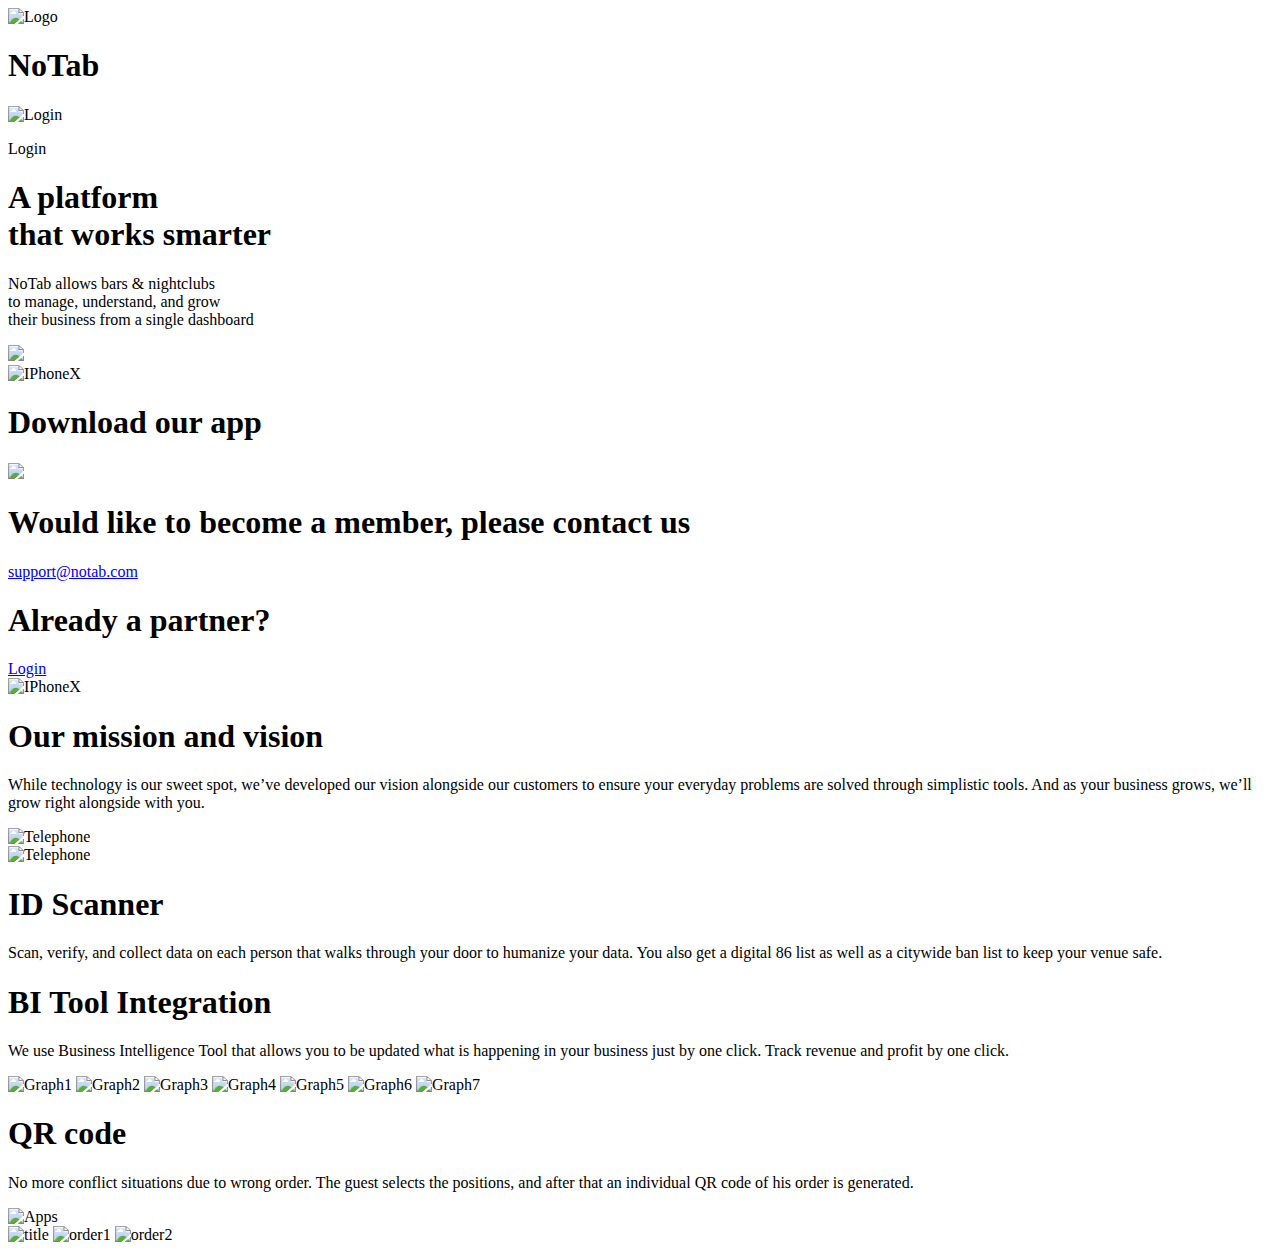
==== index.html @ a8ea013e "fix" ====
<!DOCTYPE html>
<html lang="en">
<head>
    <meta charset="UTF-8">
    <meta http-equiv="X-UA-Compatible" content="IE=edge">
    <meta name="viewport" content="width=device-width, initial-scale=1.0">
    <title>NoTab</title>
    <link href="https://fonts.googleapis.com/css2?family=Montserrat:wght@400;700&display=swap" rel="stylesheet">
    <link rel="stylesheet" href="NoTab_project/style.css">
</head>
<body>
<header>
    <div class="container">
        <div class="header_inner">
            <div class="header_logo">
                <img src="/NoTab_project/img/logo_cube.svg" class="logo_img" alt="Logo">
                <h1 class="logo_text">NoTab</h1>
            </div>


            <div class="header_auth">
                <img src="/NoTab_project/icons/login.svg" class="login_img" alt="Login">
                <p class="login_text">Login</p>

            </div>
        </div>
    </div>
</header>

<section>
    <div class="container">
        <div class="main_page">
            <div class="main_left_block">
                <h1 class="main_title">A platform <br>that works smarter</h1>
                <div class="main_text_block">
                    <div class="text_line"></div>
                    <p class="main_text">NoTab allows bars & nightclubs <br>to manage, understand, and grow <br>their business from a single dashboard</p>
                </div>
                <img src="/NoTab_project/img/elipse_blur.svg" class="main_ellipse">

            </div>
            <div class="main_right_block">
                <img src="/NoTab_project/img/Group 513.svg" class="main_phone" alt="IPhoneX">
                <div class="main_purple_blur"></div>
            </div>
        </div>
    </div>
</section>

<section>
    <div class="container">
        <div class="download_app_block">
            <div class="download_text"><h1>Download our app</h1></div>
            <div class="download_apps">
                <img src="/NoTab_project//img/download_apps.svg" class="download_img">
            </div>
        </div>
    </div>
</section>

<section>
    <div class="container">
        <div class="cards">
            <div class="left_card">
                <h1 class="card_title">Would like to become a member, please contact us</h1>
                <a href="#" class="card_link">support@notab.com</a>
            </div>
            <div class="left_card">
                <h1 class="card_title">Already a partner?</h1>
                <a href="#" class="card_link">Login</a>
            </div>
        </div>
    </div>
</section>

<section>
    <div class="container">
        <div class="mission">
            <div class="mission_phone"><img src="/NoTab_project/img/Group 513.svg" class="mission_img" alt="IPhoneX"></div>
            <div class="mission_text">
                <h1 class="mission_title">Our mission and vision</h1><div class="mission_purple_blur"></div>
                <p class="mission_undertitle">While technology is our sweet spot, we’ve developed our vision alongside our customers to ensure your everyday problems are solved through simplistic tools. And as your business grows, we’ll grow right alongside with you. </p>
            </div>
        </div>
    </div>
</section>

<div class="shadow-c">
</div>

<section>
    <div class="container">
        <div class="scanner">
            <div class="scanner_img_block"><img src="/NoTab_project/img/Group 513.svg" class="scanner_img" alt="Telephone"></div>
            <div class="scanner_img_block"><img src="/NoTab_project/img/Group 514.svg" class="scanner_img" alt="Telephone"></div>
            <div class="scanner_title">
                <h1 class="mission_title">ID Scanner</h1><div class="mission_purple_blur"></div>
                <p class="mission_undertitle">Scan, verify, and collect data on each person that walks through your door
                    to humanize your data. You also get a digital 86 list as well as a citywide ban list to keep your venue safe.</p>
            </div>
        </div>
    </div>
</section>

<div class="graph">
    <div class="container">
        <div class="graph_block">
            <div class="graph_left">
                <h1 class="graph_title">BI Tool Integration</h1>
                <p class="graph_text">We use Business Intelligence Tool that allows you to be updated what is happening in your business just by one click. Track revenue and profit by one click.</p>
                <div class="graph_blur"></div>
            </div>
            <div class="graph_right">
                <img src="/NoTab_project/img/graph/graph_1.svg" class="graph_img1" alt="Graph1">
                <img src="/NoTab_project/img/graph/graph_2.svg" class="graph_img2" alt="Graph2">
                <img src="/NoTab_project/img/graph/graph_3.svg" class="graph_img3" alt="Graph3">
                <img src="/NoTab_project/img/graph/graph_4.svg" class="graph_img4" alt="Graph4">
                <img src="/NoTab_project/img/graph/graph_5.svg" class="graph_img5" alt="Graph5">
                <img src="/NoTab_project/img/graph/graph_6.svg" class="graph_img6" alt="Graph6">
                <img src="/NoTab_project/img/graph/graph_7.svg" class="graph_img7" alt="Graph7">
            </div>
        </div>
    </div>
</div>

<section class="nightlife_block">
         <div class="nightlife_left">
             <div class="nightlife_block_text">
                <h1 class="nightlife_title">QR code</h1>
                <p class="nightlife_text">No more conflict situations due to wrong order. The guest selects the positions, and after that an individual QR code of his order is generated.</p>
                <img src="/NoTab_project/img/download_apps.svg" alt="Apps">
            </div>
            </div>
        <div class="nightlife_right">
            <img src="/NoTab_project/img/nightlife.svg" class="nightlife_img_title" alt="title">
            <img src="/NoTab_project/img/order1.png" class="nightlife_img_order1" alt="order1">
            <img src="/NoTab_project/img/order2.svg" class="nightlife_img_order2" alt="order2">

        </div>
</section>
</body>
</html>
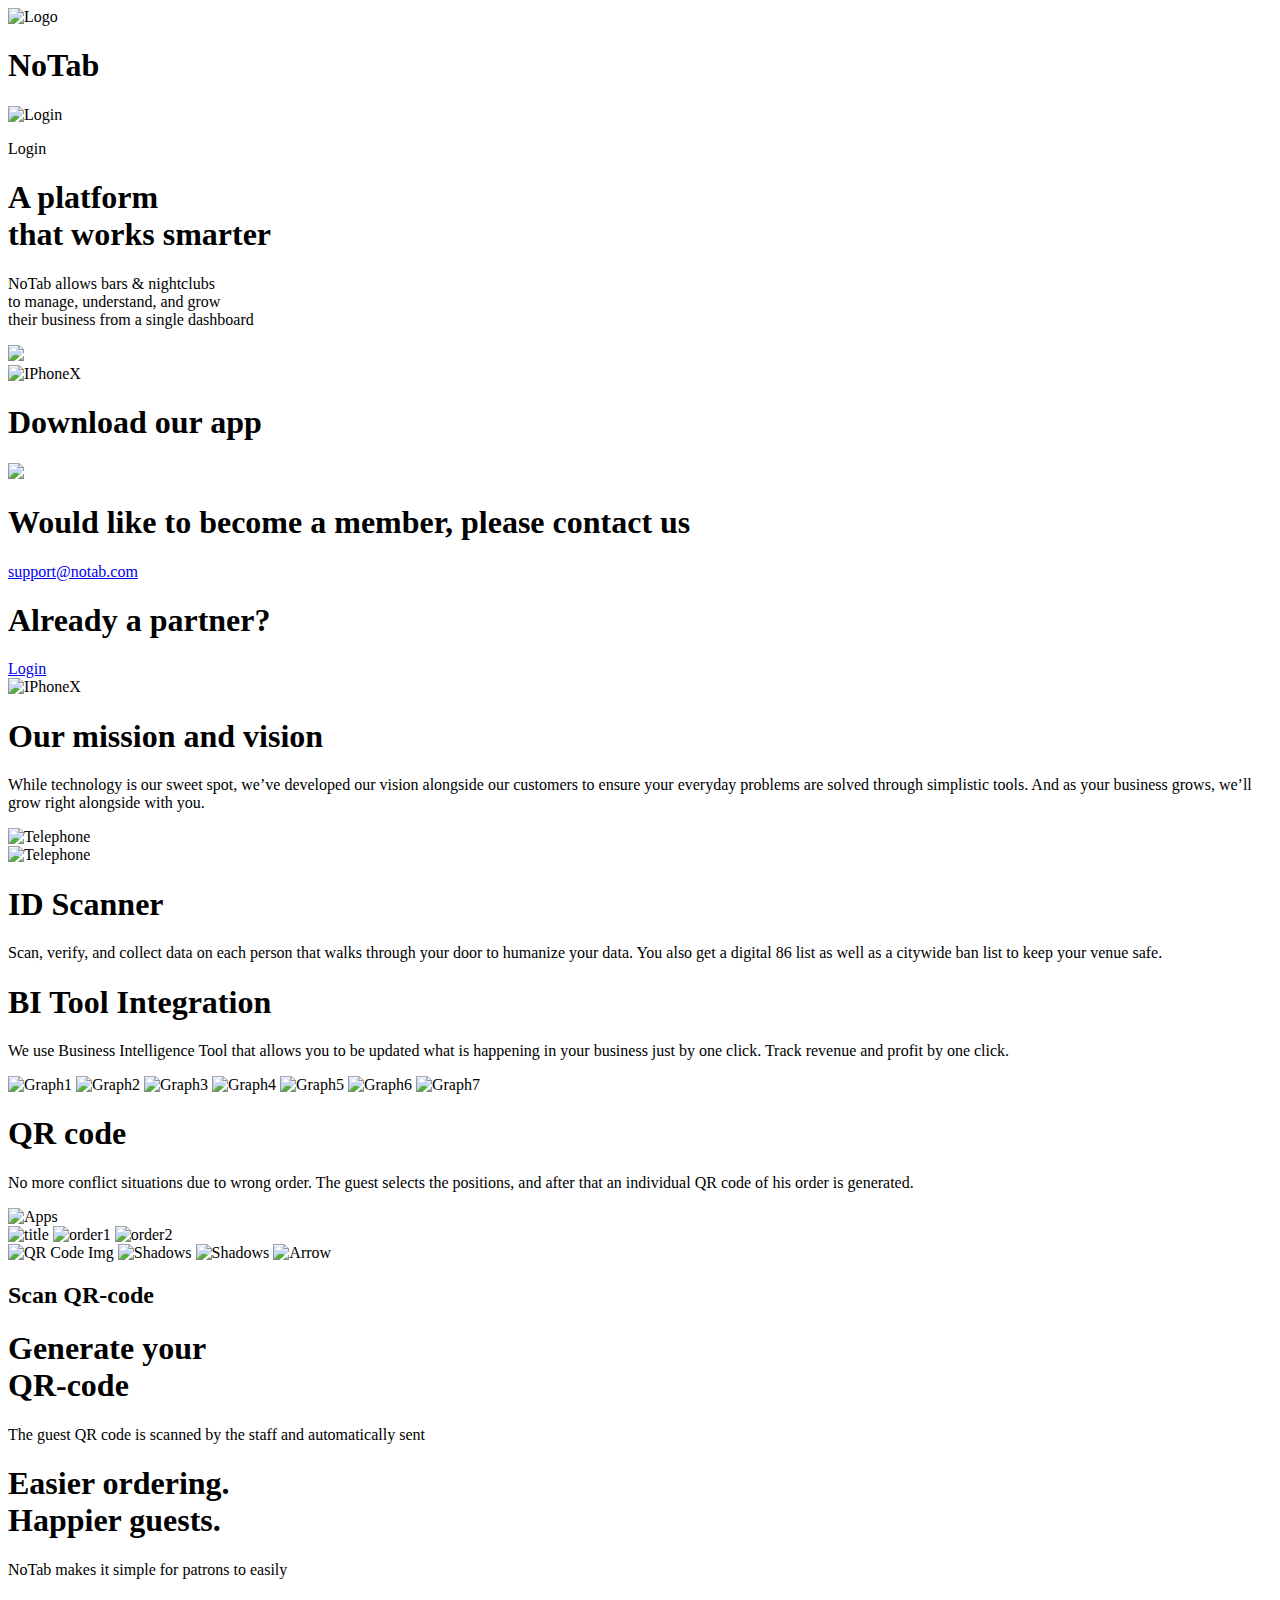
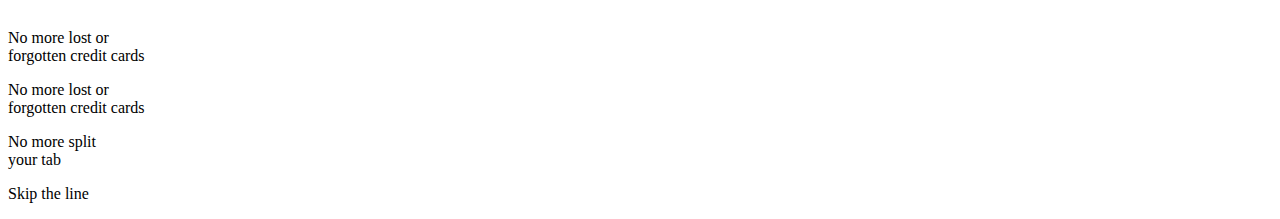
==== commit fbaa7e41: "feat: add new section, fix code" ====
--- a/index.html
+++ b/index.html
@@ -1,142 +1,217 @@
 <!DOCTYPE html>
 <html lang="en">
+
 <head>
     <meta charset="UTF-8">
     <meta http-equiv="X-UA-Compatible" content="IE=edge">
     <meta name="viewport" content="width=device-width, initial-scale=1.0">
     <title>NoTab</title>
     <link href="https://fonts.googleapis.com/css2?family=Montserrat:wght@400;700&display=swap" rel="stylesheet">
-    <link rel="stylesheet" href="NoTab_project/style.css">
+    <link rel="stylesheet" href="/NoTab_project/style.css">
 </head>
+
 <body>
-<header>
-    <div class="container">
-        <div class="header_inner">
-            <div class="header_logo">
-                <img src="/NoTab_project/img/logo_cube.svg" class="logo_img" alt="Logo">
-                <h1 class="logo_text">NoTab</h1>
-            </div>
-
-
-            <div class="header_auth">
-                <img src="/NoTab_project/icons/login.svg" class="login_img" alt="Login">
-                <p class="login_text">Login</p>
-
-            </div>
-        </div>
+    <header>
+        <div class="container">
+            <div class="header_inner">
+                <div class="header_logo">
+                    <img src="/NoTab_project/img/logo_cube.svg" class="logo_img" alt="Logo">
+                    <h1 class="logo_text">NoTab</h1>
+                </div>
+
+
+                <div class="header_auth">
+                    <img src="/NoTab_project/icons/login.svg" class="login_img" alt="Login">
+                    <p class="login_text">Login</p>
+
+                </div>
+            </div>
+        </div>
+    </header>
+
+    <section>
+        <div class="container">
+            <div class="main_page">
+                <div class="main_left_block">
+                    <h1 class="main_title">A platform <br>that works smarter</h1>
+                    <div class="main_text_block">
+                        <div class="text_line"></div>
+                        <p class="main_text">NoTab allows bars & nightclubs <br>to manage, understand, and grow
+                            <br>their business from a single dashboard</p>
+                    </div>
+                    <img src="/NoTab_project/img/elipse_blur.svg" class="main_ellipse">
+
+                </div>
+                <div class="main_right_block">
+                    <img src="/NoTab_project/img/Group 513.svg" class="main_phone" alt="IPhoneX">
+                    <div class="main_purple_blur"></div>
+                </div>
+            </div>
+        </div>
+    </section>
+
+    <section>
+        <div class="container">
+            <div class="download_app_block">
+                <div class="download_text">
+                    <h1>Download our app</h1>
+                </div>
+                <div class="download_apps">
+                    <img src="/NoTab_project//img/download_apps.svg" class="download_img">
+                </div>
+            </div>
+        </div>
+    </section>
+
+    <section>
+        <div class="container">
+            <div class="cards">
+                <div class="left_card">
+                    <h1 class="card_title">Would like to become a member, please contact us</h1>
+                    <a href="#" class="card_link">support@notab.com</a>
+                </div>
+                <div class="left_card">
+                    <h1 class="card_title">Already a partner?</h1>
+                    <a href="#" class="card_link">Login</a>
+                </div>
+            </div>
+        </div>
+    </section>
+
+    <section>
+        <div class="container">
+            <div class="mission">
+                <div class="mission_phone"><img src="/NoTab_project/img/Group 513.svg" class="mission_img"
+                        alt="IPhoneX"></div>
+                <div class="mission_text">
+                    <h1 class="mission_title">Our mission and vision</h1>
+                    <div class="mission_purple_blur"></div>
+                    <p class="mission_undertitle">While technology is our sweet spot, we’ve developed our vision
+                        alongside our customers to ensure your everyday problems are solved through simplistic tools.
+                        And as your business grows, we’ll grow right alongside with you. </p>
+                </div>
+            </div>
+        </div>
+    </section>
+
+    <div class="shadow-c">
     </div>
-</header>
-
-<section>
-    <div class="container">
-        <div class="main_page">
-            <div class="main_left_block">
-                <h1 class="main_title">A platform <br>that works smarter</h1>
-                <div class="main_text_block">
-                    <div class="text_line"></div>
-                    <p class="main_text">NoTab allows bars & nightclubs <br>to manage, understand, and grow <br>their business from a single dashboard</p>
-                </div>
-                <img src="/NoTab_project/img/elipse_blur.svg" class="main_ellipse">
-
-            </div>
-            <div class="main_right_block">
-                <img src="/NoTab_project/img/Group 513.svg" class="main_phone" alt="IPhoneX">
-                <div class="main_purple_blur"></div>
+
+    <section>
+        <div class="container">
+            <div class="scanner">
+                <div class="scanner_img_block"><img src="/NoTab_project/img/Group 513.svg" class="scanner_img"
+                        alt="Telephone"></div>
+                <div class="scanner_img_block"><img src="/NoTab_project/img/Group 514.svg" class="scanner_img"
+                        alt="Telephone"></div>
+                <div class="scanner_title">
+                    <h1 class="mission_title">ID Scanner</h1>
+                    <div class="mission_purple_blur"></div>
+                    <p class="mission_undertitle">Scan, verify, and collect data on each person that walks through your
+                        door
+                        to humanize your data. You also get a digital 86 list as well as a citywide ban list to keep
+                        your venue safe.</p>
+                </div>
+            </div>
+        </div>
+    </section>
+
+    <div class="graph">
+        <div class="container">
+            <div class="graph_block">
+                <div class="graph_left">
+                    <h1 class="graph_title">BI Tool Integration</h1>
+                    <p class="graph_text">We use Business Intelligence Tool that allows you to be updated what is
+                        happening in your business just by one click. Track revenue and profit by one click.</p>
+                    <div class="graph_blur"></div>
+                </div>
+                <div class="graph_right">
+                    <img src="/NoTab_project/img/graph/graph_1.svg" class="graph_img1" alt="Graph1">
+                    <img src="/NoTab_project/img/graph/graph_2.svg" class="graph_img2" alt="Graph2">
+                    <img src="/NoTab_project/img/graph/graph_3.svg" class="graph_img3" alt="Graph3">
+                    <img src="/NoTab_project/img/graph/graph_4.svg" class="graph_img4" alt="Graph4">
+                    <img src="/NoTab_project/img/graph/graph_5.svg" class="graph_img5" alt="Graph5">
+                    <img src="/NoTab_project/img/graph/graph_6.svg" class="graph_img6" alt="Graph6">
+                    <img src="/NoTab_project/img/graph/graph_7.svg" class="graph_img7" alt="Graph7">
+                </div>
             </div>
         </div>
     </div>
-</section>
-
-<section>
-    <div class="container">
-        <div class="download_app_block">
-            <div class="download_text"><h1>Download our app</h1></div>
-            <div class="download_apps">
-                <img src="/NoTab_project//img/download_apps.svg" class="download_img">
-            </div>
-        </div>
-    </div>
-</section>
-
-<section>
-    <div class="container">
-        <div class="cards">
-            <div class="left_card">
-                <h1 class="card_title">Would like to become a member, please contact us</h1>
-                <a href="#" class="card_link">support@notab.com</a>
-            </div>
-            <div class="left_card">
-                <h1 class="card_title">Already a partner?</h1>
-                <a href="#" class="card_link">Login</a>
-            </div>
-        </div>
-    </div>
-</section>
-
-<section>
-    <div class="container">
-        <div class="mission">
-            <div class="mission_phone"><img src="/NoTab_project/img/Group 513.svg" class="mission_img" alt="IPhoneX"></div>
-            <div class="mission_text">
-                <h1 class="mission_title">Our mission and vision</h1><div class="mission_purple_blur"></div>
-                <p class="mission_undertitle">While technology is our sweet spot, we’ve developed our vision alongside our customers to ensure your everyday problems are solved through simplistic tools. And as your business grows, we’ll grow right alongside with you. </p>
-            </div>
-        </div>
-    </div>
-</section>
-
-<div class="shadow-c">
-</div>
-
-<section>
-    <div class="container">
-        <div class="scanner">
-            <div class="scanner_img_block"><img src="/NoTab_project/img/Group 513.svg" class="scanner_img" alt="Telephone"></div>
-            <div class="scanner_img_block"><img src="/NoTab_project/img/Group 514.svg" class="scanner_img" alt="Telephone"></div>
-            <div class="scanner_title">
-                <h1 class="mission_title">ID Scanner</h1><div class="mission_purple_blur"></div>
-                <p class="mission_undertitle">Scan, verify, and collect data on each person that walks through your door
-                    to humanize your data. You also get a digital 86 list as well as a citywide ban list to keep your venue safe.</p>
-            </div>
-        </div>
-    </div>
-</section>
-
-<div class="graph">
-    <div class="container">
-        <div class="graph_block">
-            <div class="graph_left">
-                <h1 class="graph_title">BI Tool Integration</h1>
-                <p class="graph_text">We use Business Intelligence Tool that allows you to be updated what is happening in your business just by one click. Track revenue and profit by one click.</p>
-                <div class="graph_blur"></div>
-            </div>
-            <div class="graph_right">
-                <img src="/NoTab_project/img/graph/graph_1.svg" class="graph_img1" alt="Graph1">
-                <img src="/NoTab_project/img/graph/graph_2.svg" class="graph_img2" alt="Graph2">
-                <img src="/NoTab_project/img/graph/graph_3.svg" class="graph_img3" alt="Graph3">
-                <img src="/NoTab_project/img/graph/graph_4.svg" class="graph_img4" alt="Graph4">
-                <img src="/NoTab_project/img/graph/graph_5.svg" class="graph_img5" alt="Graph5">
-                <img src="/NoTab_project/img/graph/graph_6.svg" class="graph_img6" alt="Graph6">
-                <img src="/NoTab_project/img/graph/graph_7.svg" class="graph_img7" alt="Graph7">
-            </div>
-        </div>
-    </div>
-</div>
-
-<section class="nightlife_block">
-         <div class="nightlife_left">
-             <div class="nightlife_block_text">
+
+    <section class="nightlife_block">
+        <div class="nightlife_left">
+            <div class="nightlife_block_text">
                 <h1 class="nightlife_title">QR code</h1>
-                <p class="nightlife_text">No more conflict situations due to wrong order. The guest selects the positions, and after that an individual QR code of his order is generated.</p>
+                <p class="nightlife_text">No more conflict situations due to wrong order. The guest selects the
+                    positions, and after that an individual QR code of his order is generated.</p>
                 <img src="/NoTab_project/img/download_apps.svg" alt="Apps">
             </div>
-            </div>
+        </div>
         <div class="nightlife_right">
             <img src="/NoTab_project/img/nightlife.svg" class="nightlife_img_title" alt="title">
             <img src="/NoTab_project/img/order1.png" class="nightlife_img_order1" alt="order1">
             <img src="/NoTab_project/img/order2.svg" class="nightlife_img_order2" alt="order2">
 
         </div>
-</section>
+    </section>
+
+    <section class="qr">
+        <img src="/NoTab_project/img/qr_code.svg" class="qr_img" alt="QR Code Img">
+        <img src="/NoTab_project/img/notab_shadows.svg" class="qr_shadows" alt="Shadows">
+        <img src="/NoTab_project/img/notab_shadows.svg" class="qr_shadows2" alt="Shadows">
+        <img src="/NoTab_project/img/qr_arrow.svg" class="qr_arrow" alt="Arrow">
+        <div class="qr_block_text">
+            <div class="container">
+                <div class="qr_text">
+                    <h2>Scan QR-code</h2>
+                </div>
+            </div>
+        </div>
+    </section>
+
+    <section>
+        <div class="container">
+            <div class="gen_block">
+                <div>
+                    <h1 class="gen_title">Generate your <br>QR-code</h1>
+                </div>
+                <div class="gen_text">
+                    <p>The guest QR code is scanned by the staff and automatically sent</p>
+                </div>
+            </div>
+            <div class="gen_block">
+                <div></div>
+                <div class="gen_under_block">
+                    <div>
+                        <h1 class="gen_title">Easier ordering. <br>Happier guests.</h1>
+                    </div>
+                    <div class="gen_text">
+                        <p>NoTab makes it simple for patrons to easily</p>
+                    </div>
+                </div>
+            </div>
+        </div>
+    </section>
+
+    <section>
+        <div class="container">
+            <div class="black_cards">
+                <img src="/NoTab_project/img/iPhone XS Longscroll Mockup 1.png" class="cards_img" alt="">
+                <div class="cards_block1">
+                    <p class="cards_text">No more lost or <br>forgotten credit cards</p>
+                </div>
+                <div class="cards_block2">
+                    <p class="cards_text">No more lost or <br>forgotten credit cards</p>
+                </div>
+                <div class="cards_block3">
+                    <p class="cards_text">No more split<br>your tab</p>
+                </div>
+                <div class="cards_block4">
+                    <p class="cards_text">Skip the line</p>
+                </div>
+            </div>
+        </div>
+    </section>
 </body>
+
 </html>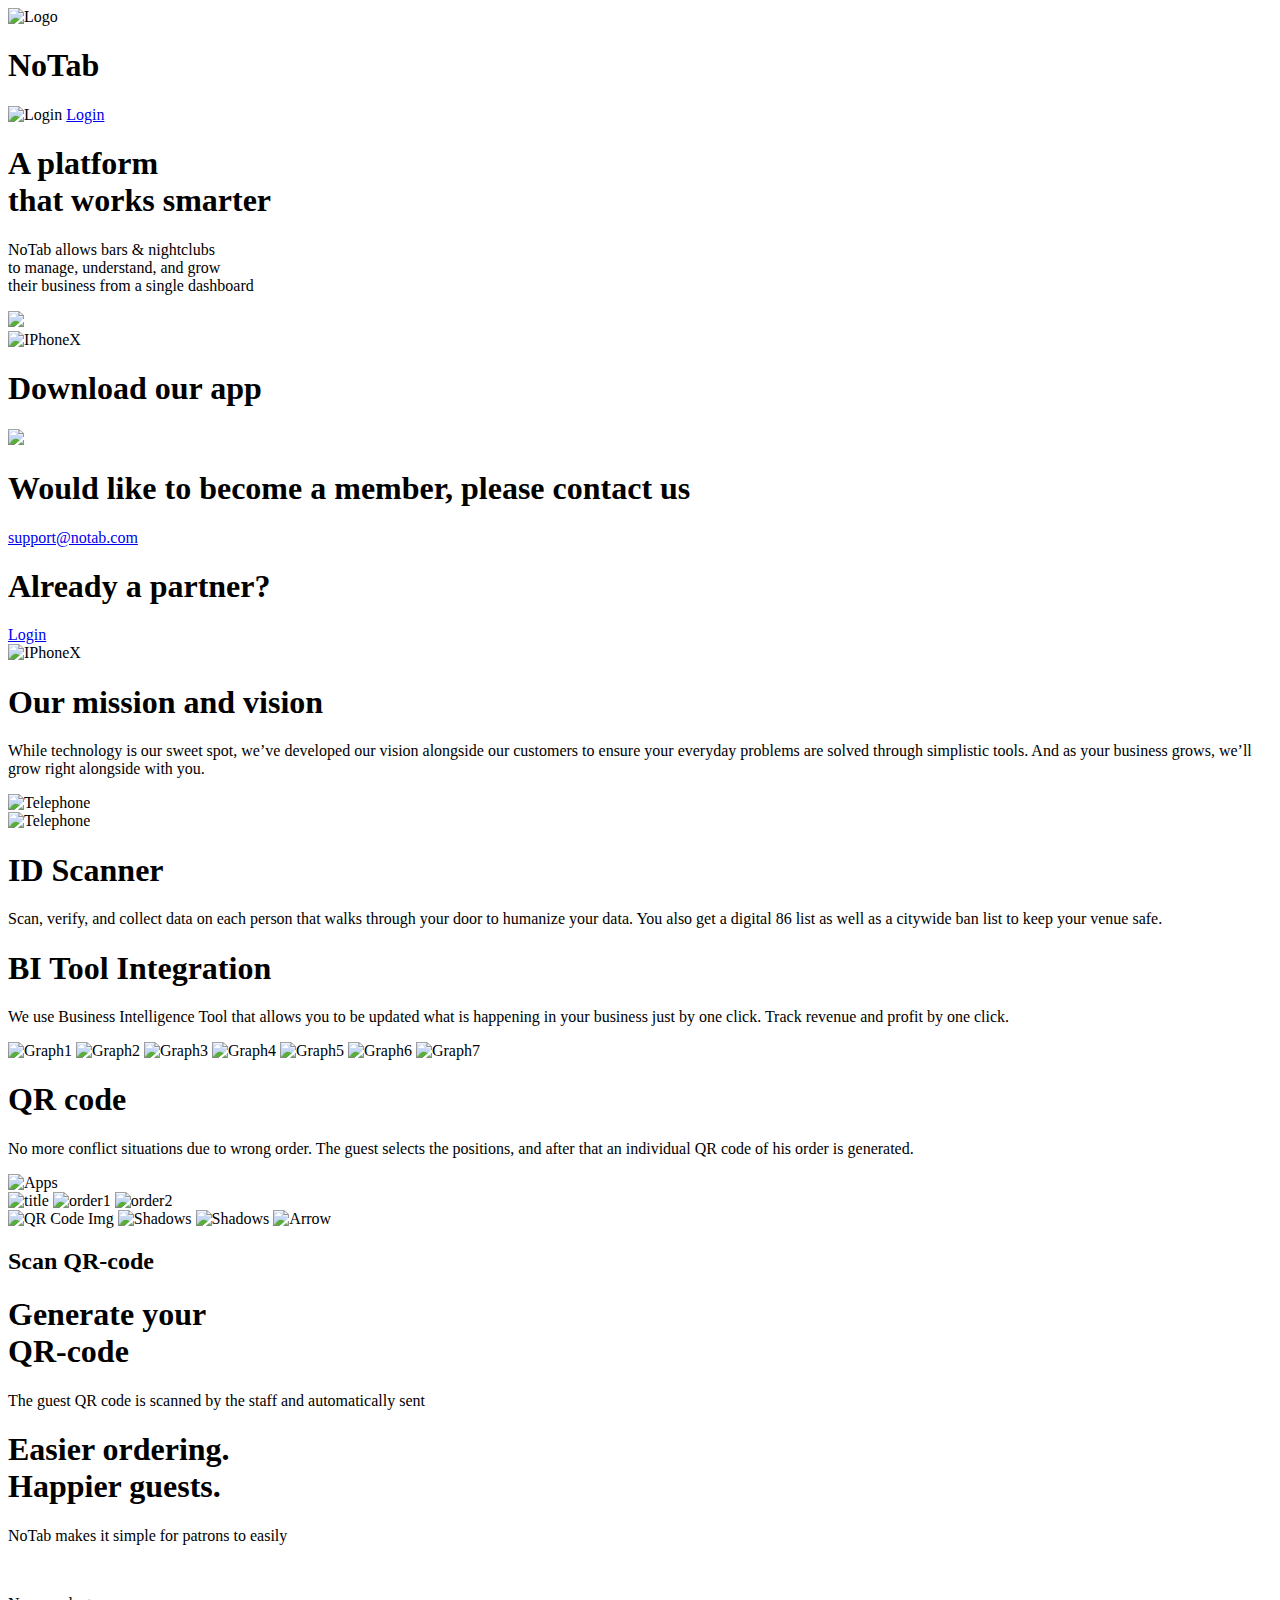
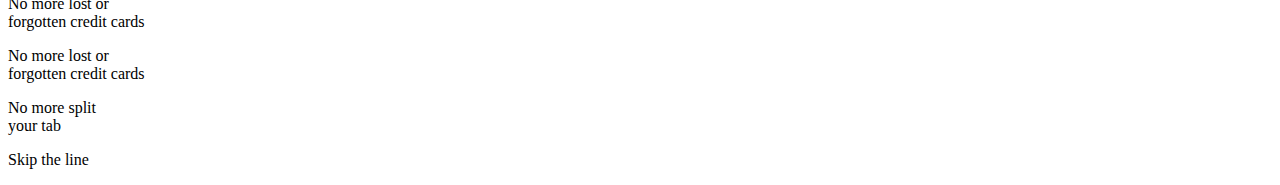
==== commit 0096ab74: "fix: fixed code" ====
--- a/index.html
+++ b/index.html
@@ -22,7 +22,7 @@
 
                 <div class="header_auth">
                     <img src="/NoTab_project/icons/login.svg" class="login_img" alt="Login">
-                    <p class="login_text">Login</p>
+                    <a href="#" class="login_text">Login</a>
 
                 </div>
             </div>
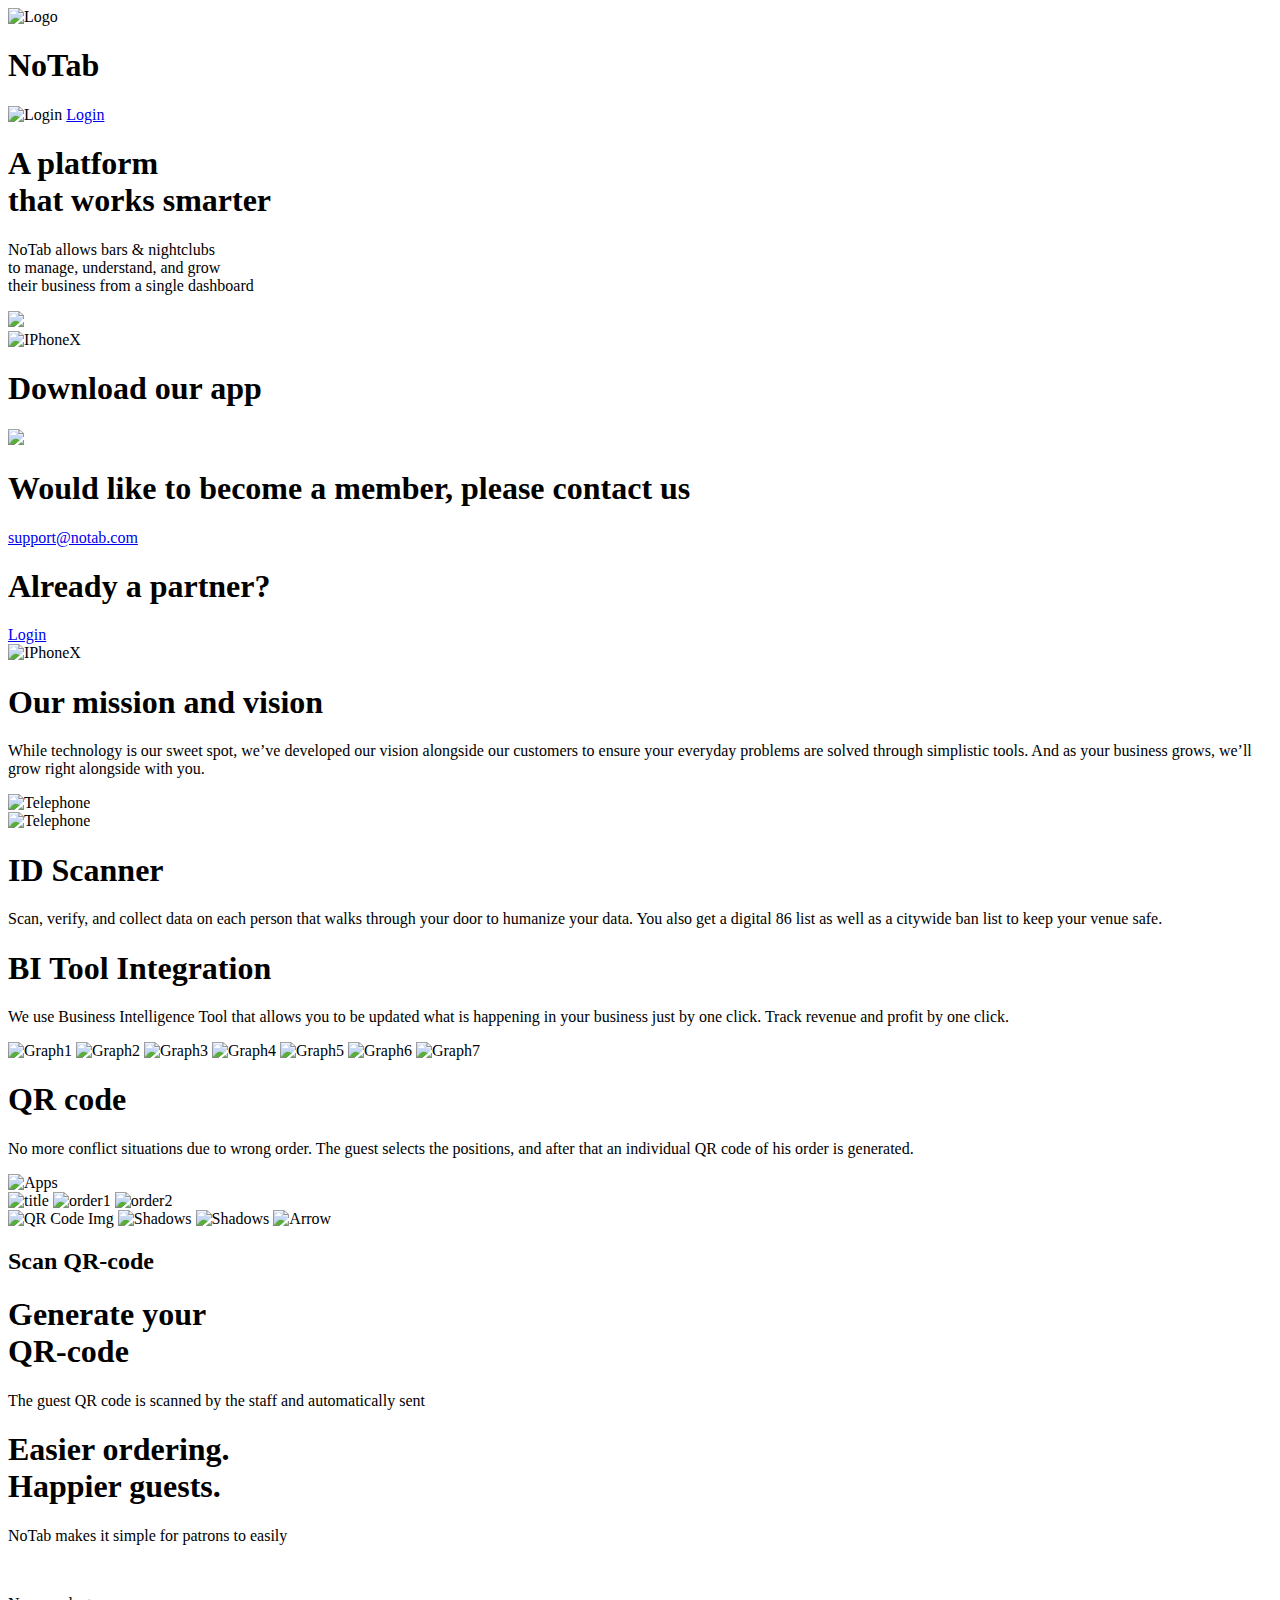
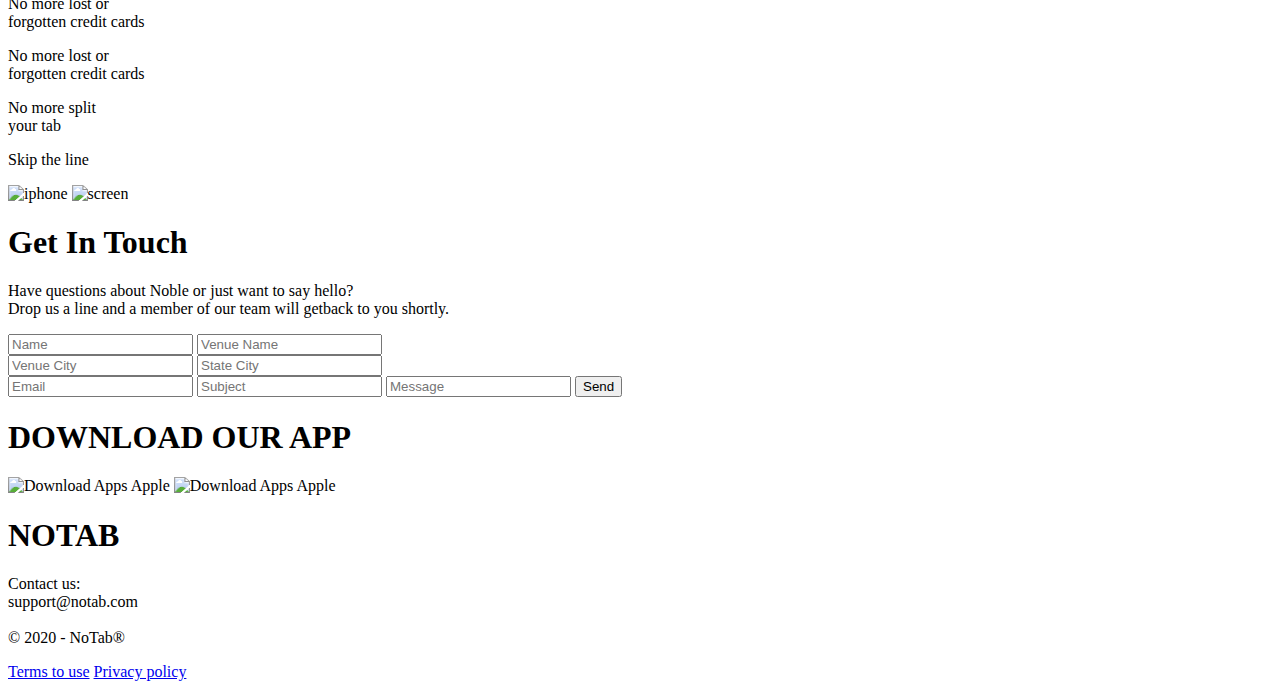
==== commit a65fac72: "feat: add new sections, fix code" ====
--- a/index.html
+++ b/index.html
@@ -188,6 +188,7 @@
                     <div class="gen_text">
                         <p>NoTab makes it simple for patrons to easily</p>
                     </div>
+                    <!-- <div class="gen_blur"></div> -->
                 </div>
             </div>
         </div>
@@ -212,6 +213,70 @@
             </div>
         </div>
     </section>
+
+    <section class="discortion">
+        <div class="container">
+            <div class="discortion_block">
+                <img src="/NoTab_project/img/discortion_iphone.svg" class="discortion_iphone" alt="iphone">
+                <img src="/NoTab_project/img/discortion_screen.svg" class="discortion_screen" alt="screen">
+            </div>
+        </div>
+    </section>
+
+    <div class="section">
+        <div class="container">
+            <div class="form_block">
+                <h1 class="form_title">Get In Touch</h1>
+                <p class="form_text">Have questions about Noble or just want to say hello? <br>Drop us a line and a
+                    member of our team will getback to you shortly.</p>
+                <div class="form_blur"></div>
+            </div>
+            <div class="form_block_input">
+                <input required autocomplete="off" type="text" name="firstName" pattern="[A-Za-z]" placeholder="Name"
+                    class="form_input">
+                <input type="text" autocomplete="off" name="VenueName" pattern="[A-Za-z]" placeholder="Venue Name"
+                    class="form_input">
+                <div class="form_input_block45">
+                    <input type="text" autocomplete="off" name="VenueCity" pattern="[A-Za-z]" placeholder="Venue City"
+                        class="form_input50">
+                    <input type="text" autocomplete="off" name="StateCity" pattern="[A-Za-z]" placeholder="State City"
+                        class="form_input50">
+                </div>
+                <input type="text" autocomplete="off" name="email" pattern="[A-Za-z]" placeholder="Email"
+                    class="form_input">
+                <input type="text" autocomplete="off" name="Subject" pattern="[A-Za-z]" placeholder="Subject"
+                    class="form_input">
+                <input type="text" autocomplete="off" name="Message" pattern="[A-Za-z]" placeholder="Message"
+                    class="form_input message">
+                <button class="form_button">Send</button>
+            </div>
+        </div>
+    </div>
+
+    <section>
+        <div class="container">
+            <div class="download_block">
+                <h1 class="download_block_title">DOWNLOAD OUR APP</h1>
+                <img src="/NoTab_project/img/apple_down.svg" alt="Download Apps Apple">
+                <img src="/NoTab_project/img/play_down.svg" alt="Download Apps Apple">
+            </div>
+        </div>
+    </section>
+
+    <div class="footer">
+        <div class="container">
+            <div class="footer_inner">
+                <div class="contacts">
+                    <h1 class="footer_h1">NOTAB</h1>
+                    <p class="footer_p">Contact us: <br>support@notab.com<br><br>© 2020 - NoTab®</p>
+                </div>
+                <div class="policy">
+                    <a href="#" class="policy_link">Terms to use</a>
+                    <a href="#" class="policy_link">Privacy policy</a>
+                </div>
+            </div>
+        </div>
+    </div>
 </body>
 
 </html>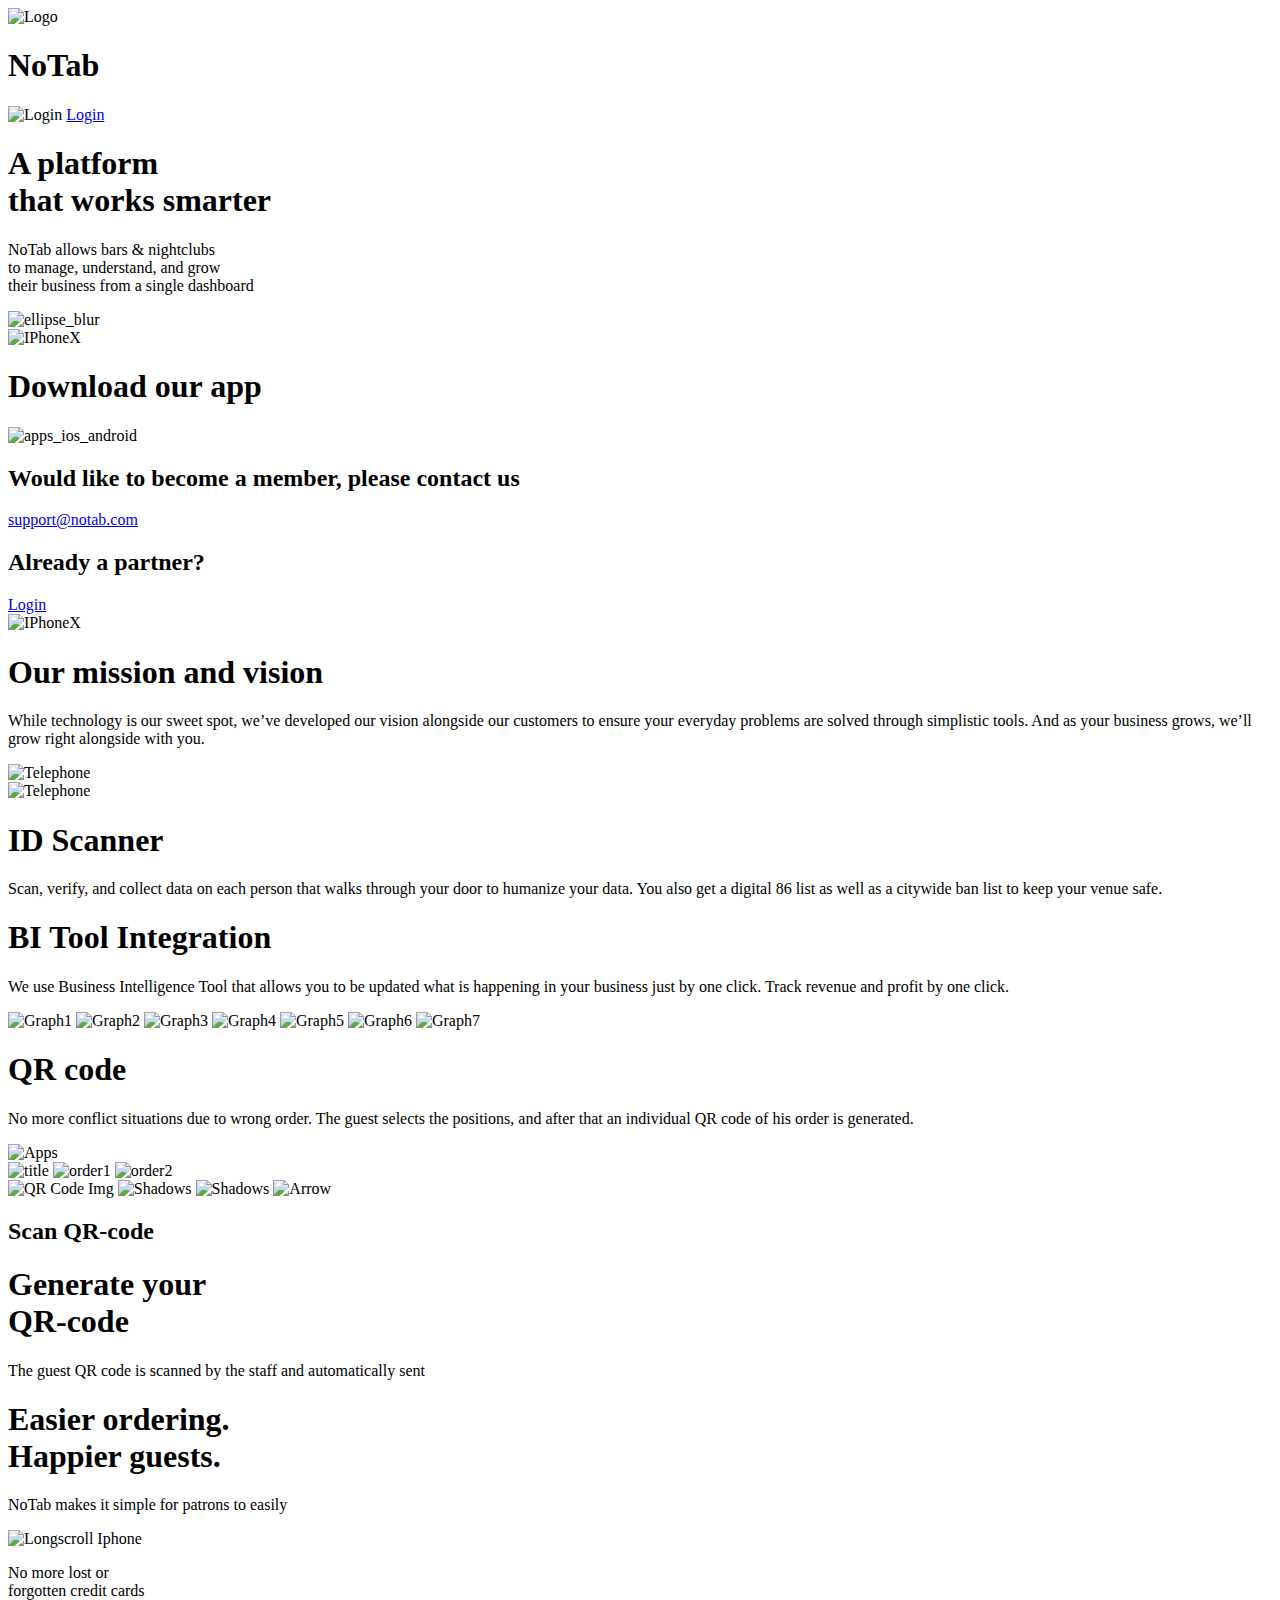
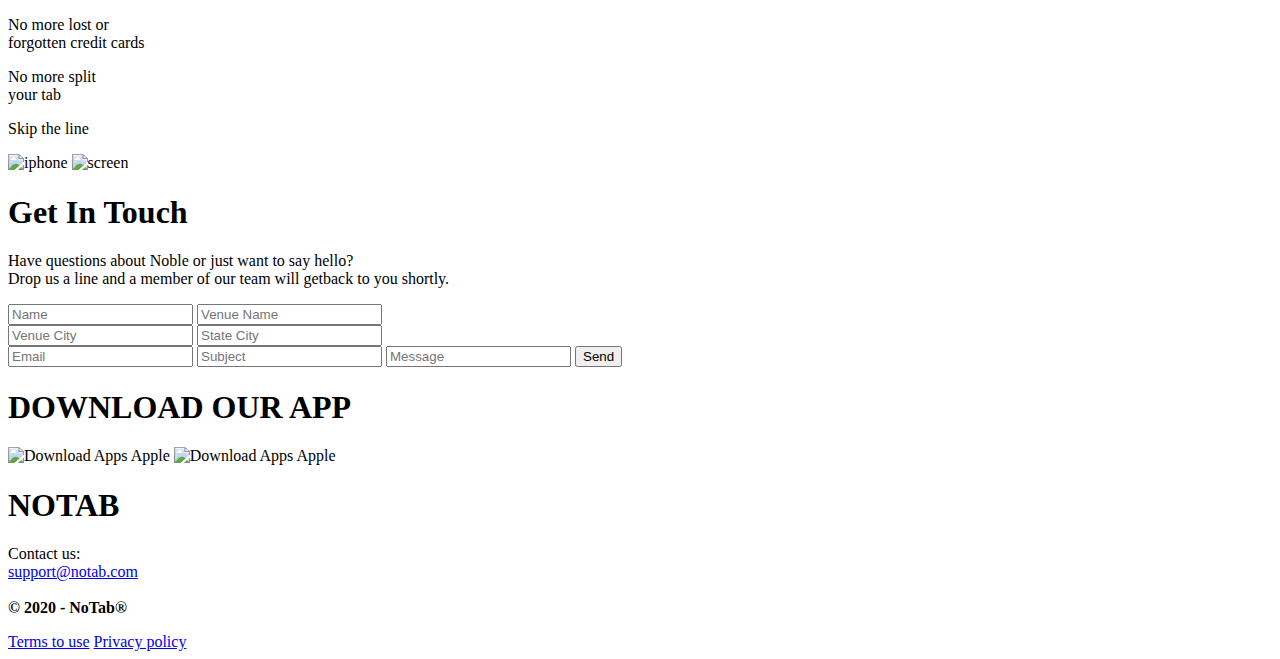
==== commit bcb05287: "fix code, add new sections" ====
--- a/index.html
+++ b/index.html
@@ -29,7 +29,7 @@
         </div>
     </header>
 
-    <section>
+    <main>
         <div class="container">
             <div class="main_page">
                 <div class="main_left_block">
@@ -39,49 +39,49 @@
                         <p class="main_text">NoTab allows bars & nightclubs <br>to manage, understand, and grow
                             <br>their business from a single dashboard</p>
                     </div>
-                    <img src="/NoTab_project/img/elipse_blur.svg" class="main_ellipse">
+                    <img src="/NoTab_project/img/elipse_blur.svg" class="main_ellipse" alt="ellipse_blur">
 
                 </div>
                 <div class="main_right_block">
-                    <img src="/NoTab_project/img/Group 513.svg" class="main_phone" alt="IPhoneX">
+                    <img src="/NoTab_project/img/IphoneX_clubs.svg" class="main_phone" alt="IPhoneX">
                     <div class="main_purple_blur"></div>
                 </div>
             </div>
         </div>
-    </section>
-
-    <section>
+    </main>
+
+    <div class="download_apps">
         <div class="container">
             <div class="download_app_block">
                 <div class="download_text">
-                    <h1>Download our app</h1>
+                    <h1 class="our_app_os">Download our app</h1>
                 </div>
                 <div class="download_apps">
-                    <img src="/NoTab_project//img/download_apps.svg" class="download_img">
-                </div>
-            </div>
-        </div>
-    </section>
-
-    <section>
+                    <img src="/NoTab_project//img/download_apps.svg" class="download_img" alt="apps_ios_android">
+                </div>
+            </div>
+        </div>
+    </div>
+
+    <div class="two_questions">
         <div class="container">
             <div class="cards">
-                <div class="left_card">
-                    <h1 class="card_title">Would like to become a member, please contact us</h1>
+                <article class="left_card">
+                    <h2 class="card_title">Would like to become a member, please contact us</h2>
                     <a href="#" class="card_link">support@notab.com</a>
-                </div>
-                <div class="left_card">
-                    <h1 class="card_title">Already a partner?</h1>
+                </article>
+                <article class="left_card">
+                    <h2 class="card_title">Already a partner?</h2>
                     <a href="#" class="card_link">Login</a>
-                </div>
-            </div>
-        </div>
-    </section>
-
-    <section>
+                </article>
+            </div>
+        </div>
+    </div>
+
+    <div class="our_mission">
         <div class="container">
             <div class="mission">
-                <div class="mission_phone"><img src="/NoTab_project/img/Group 513.svg" class="mission_img"
+                <div class="mission_phone"><img src="/NoTab_project/img/IphoneX_clubs.svg" class="mission_img"
                         alt="IPhoneX"></div>
                 <div class="mission_text">
                     <h1 class="mission_title">Our mission and vision</h1>
@@ -92,17 +92,17 @@
                 </div>
             </div>
         </div>
-    </section>
+    </div>
 
     <div class="shadow-c">
     </div>
 
-    <section>
+    <div class="scanner_block">
         <div class="container">
             <div class="scanner">
-                <div class="scanner_img_block"><img src="/NoTab_project/img/Group 513.svg" class="scanner_img"
+                <div class="scanner_img_block"><img src="/NoTab_project/img/group_513.svg" class="scanner_img"
                         alt="Telephone"></div>
-                <div class="scanner_img_block"><img src="/NoTab_project/img/Group 514.svg" class="scanner_img"
+                <div class="scanner_img_block"><img src="/NoTab_project/img/group_514.svg" class="scanner_img"
                         alt="Telephone"></div>
                 <div class="scanner_title">
                     <h1 class="mission_title">ID Scanner</h1>
@@ -114,7 +114,7 @@
                 </div>
             </div>
         </div>
-    </section>
+    </div>
 
     <div class="graph">
         <div class="container">
@@ -138,7 +138,7 @@
         </div>
     </div>
 
-    <section class="nightlife_block">
+    <div class="nightlife_block">
         <div class="nightlife_left">
             <div class="nightlife_block_text">
                 <h1 class="nightlife_title">QR code</h1>
@@ -153,9 +153,9 @@
             <img src="/NoTab_project/img/order2.svg" class="nightlife_img_order2" alt="order2">
 
         </div>
-    </section>
-
-    <section class="qr">
+    </div>
+
+    <div class="qr">
         <img src="/NoTab_project/img/qr_code.svg" class="qr_img" alt="QR Code Img">
         <img src="/NoTab_project/img/notab_shadows.svg" class="qr_shadows" alt="Shadows">
         <img src="/NoTab_project/img/notab_shadows.svg" class="qr_shadows2" alt="Shadows">
@@ -167,9 +167,9 @@
                 </div>
             </div>
         </div>
-    </section>
-
-    <section>
+    </div>
+
+    <div class="generate_qr">
         <div class="container">
             <div class="gen_block">
                 <div>
@@ -188,16 +188,16 @@
                     <div class="gen_text">
                         <p>NoTab makes it simple for patrons to easily</p>
                     </div>
-                    <!-- <div class="gen_blur"></div> -->
-                </div>
-            </div>
-        </div>
-    </section>
-
-    <section>
+                    <div class="gen_blur"></div>
+                </div>
+            </div>
+        </div>
+    </div>
+
+    <div class="longscroll_iphone_cards">
         <div class="container">
             <div class="black_cards">
-                <img src="/NoTab_project/img/iPhone XS Longscroll Mockup 1.png" class="cards_img" alt="">
+                <img src="/NoTab_project/img/iPhone_longscroll.png" class="cards_img" alt="Longscroll Iphone">
                 <div class="cards_block1">
                     <p class="cards_text">No more lost or <br>forgotten credit cards</p>
                 </div>
@@ -212,18 +212,18 @@
                 </div>
             </div>
         </div>
-    </section>
-
-    <section class="discortion">
+    </div>
+
+    <div class="discortion">
         <div class="container">
             <div class="discortion_block">
                 <img src="/NoTab_project/img/discortion_iphone.svg" class="discortion_iphone" alt="iphone">
                 <img src="/NoTab_project/img/discortion_screen.svg" class="discortion_screen" alt="screen">
             </div>
         </div>
-    </section>
-
-    <div class="section">
+    </div>
+
+    <div class="send_form">
         <div class="container">
             <div class="form_block">
                 <h1 class="form_title">Get In Touch</h1>
@@ -253,7 +253,7 @@
         </div>
     </div>
 
-    <section>
+    <div class="download_apps_ios_android">
         <div class="container">
             <div class="download_block">
                 <h1 class="download_block_title">DOWNLOAD OUR APP</h1>
@@ -261,19 +261,22 @@
                 <img src="/NoTab_project/img/play_down.svg" alt="Download Apps Apple">
             </div>
         </div>
-    </section>
+    </div>
 
     <div class="footer">
         <div class="container">
             <div class="footer_inner">
                 <div class="contacts">
                     <h1 class="footer_h1">NOTAB</h1>
-                    <p class="footer_p">Contact us: <br>support@notab.com<br><br>© 2020 - NoTab®</p>
+                    <p class="footer_p">Contact us: <br><a href="#"
+                            class="policy_link">support@notab.com</a><br><br><b>© 2020 - NoTab®</b></p>
+                    <div class="footer_blur"></div>
                 </div>
                 <div class="policy">
                     <a href="#" class="policy_link">Terms to use</a>
                     <a href="#" class="policy_link">Privacy policy</a>
                 </div>
+
             </div>
         </div>
     </div>
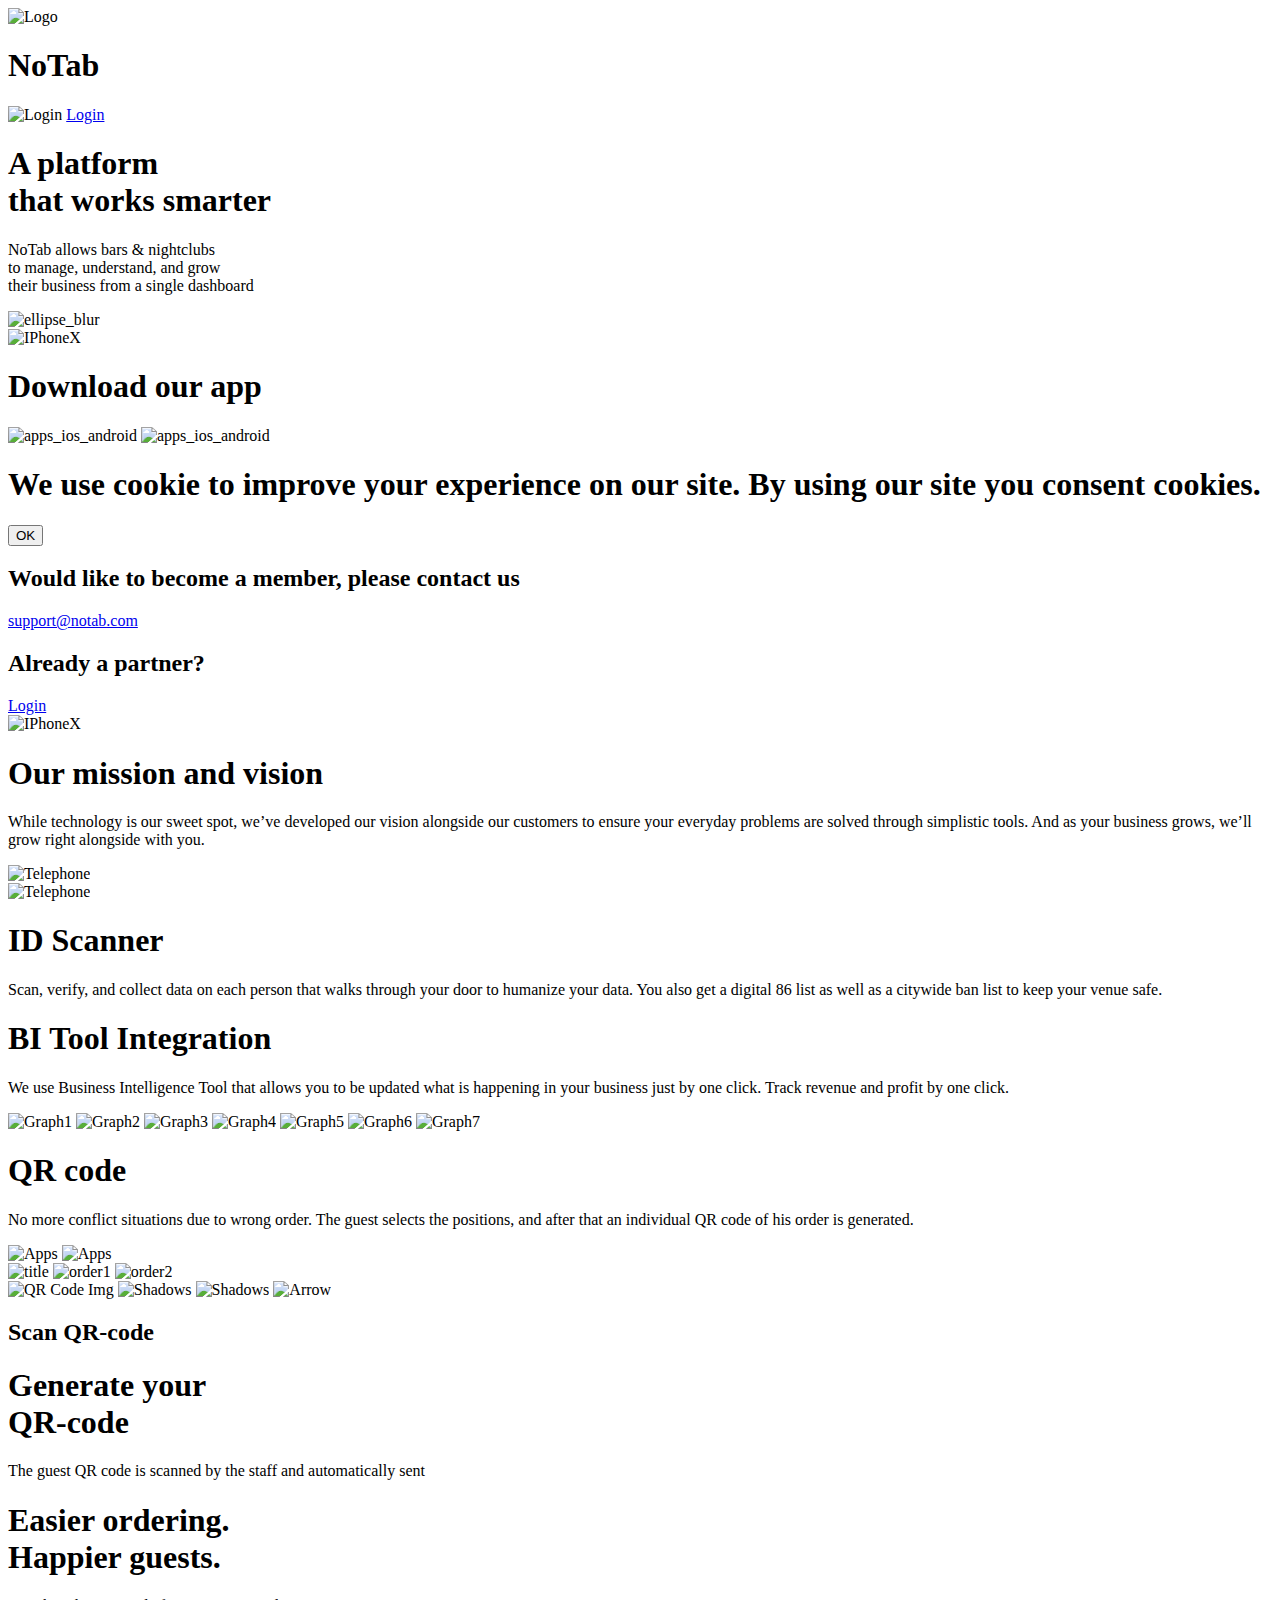
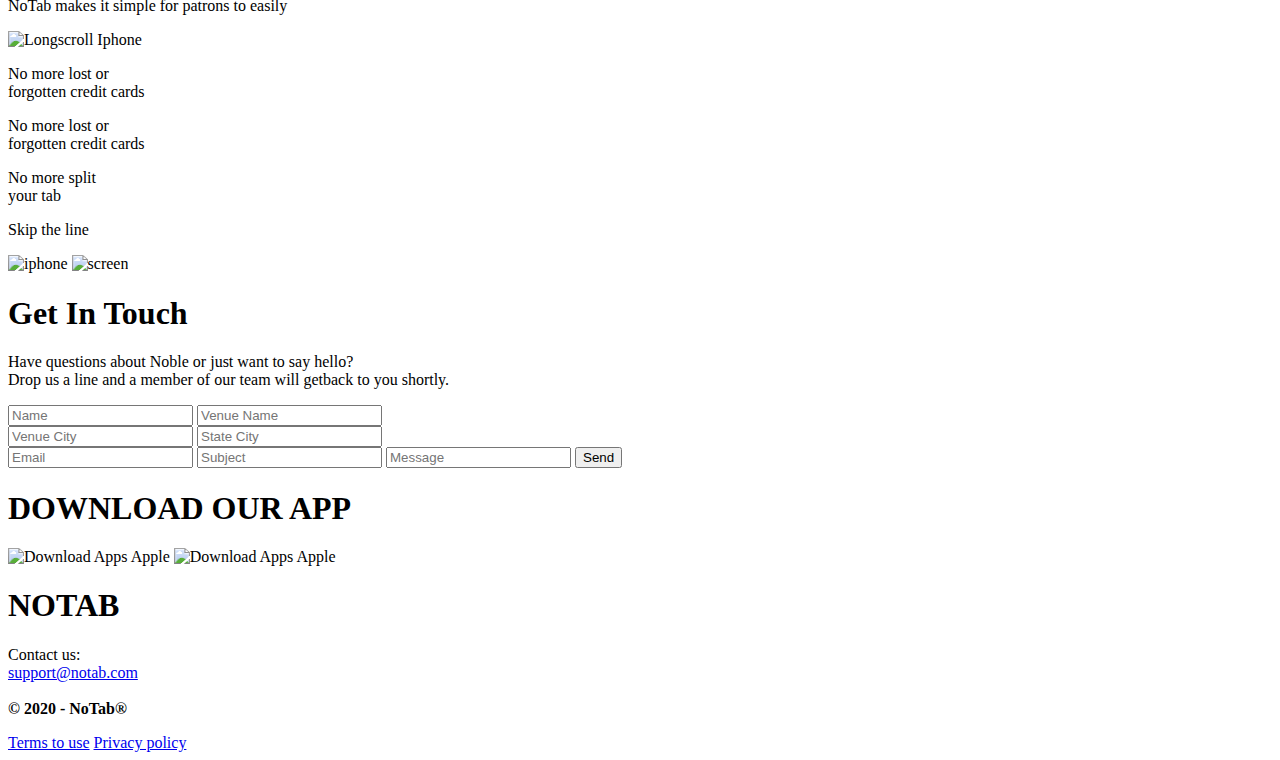
==== commit c2917d8a: "feat: add adaptive layout, fix code" ====
--- a/index.html
+++ b/index.html
@@ -4,7 +4,7 @@
 <head>
     <meta charset="UTF-8">
     <meta http-equiv="X-UA-Compatible" content="IE=edge">
-    <meta name="viewport" content="width=device-width, initial-scale=1.0">
+    <meta name="viewport" content="width=device-width, initial-scale=1">
     <title>NoTab</title>
     <link href="https://fonts.googleapis.com/css2?family=Montserrat:wght@400;700&display=swap" rel="stylesheet">
     <link rel="stylesheet" href="/NoTab_project/style.css">
@@ -57,10 +57,24 @@
                     <h1 class="our_app_os">Download our app</h1>
                 </div>
                 <div class="download_apps">
-                    <img src="/NoTab_project//img/download_apps.svg" class="download_img" alt="apps_ios_android">
-                </div>
-            </div>
-        </div>
+                    <img src="/NoTab_project/img/apple_down.svg" class="download_img" alt="apps_ios_android">
+                    <img src="/NoTab_project/img/play_down.svg" class="download_img" alt="apps_ios_android">
+                </div>
+            </div>
+        </div>
+    </div>
+
+    <div class="cookies">
+        <div class="container">
+            <div class="cookies_block" id="cookie_block">
+                <div class="cookies_text">
+                    <h1 class="cookies_title">We use cookie to improve your experience on our site. By using our site
+                        you consent cookies.</h1>
+                </div>
+                <div class="cookies_btn"><button class="btn_cookies" id="btn_cookie">OK</button></div>
+            </div>
+        </div>
+
     </div>
 
     <div class="two_questions">
@@ -70,7 +84,7 @@
                     <h2 class="card_title">Would like to become a member, please contact us</h2>
                     <a href="#" class="card_link">support@notab.com</a>
                 </article>
-                <article class="left_card">
+                <article class="left_card" id="mobile_cards">
                     <h2 class="card_title">Already a partner?</h2>
                     <a href="#" class="card_link">Login</a>
                 </article>
@@ -84,7 +98,7 @@
                 <div class="mission_phone"><img src="/NoTab_project/img/IphoneX_clubs.svg" class="mission_img"
                         alt="IPhoneX"></div>
                 <div class="mission_text">
-                    <h1 class="mission_title">Our mission and vision</h1>
+                    <h1 class="mission_title" id="mission_mobile">Our mission and vision</h1>
                     <div class="mission_purple_blur"></div>
                     <p class="mission_undertitle">While technology is our sweet spot, we’ve developed our vision
                         alongside our customers to ensure your everyday problems are solved through simplistic tools.
@@ -144,7 +158,8 @@
                 <h1 class="nightlife_title">QR code</h1>
                 <p class="nightlife_text">No more conflict situations due to wrong order. The guest selects the
                     positions, and after that an individual QR code of his order is generated.</p>
-                <img src="/NoTab_project/img/download_apps.svg" alt="Apps">
+                <img src="/NoTab_project/img/apple_down.svg" class="nightlife_down" alt="Apps">
+                <img src="/NoTab_project/img/play_down.svg" class="nightlife_down" alt="Apps">
             </div>
         </div>
         <div class="nightlife_right">
@@ -156,14 +171,16 @@
     </div>
 
     <div class="qr">
-        <img src="/NoTab_project/img/qr_code.svg" class="qr_img" alt="QR Code Img">
-        <img src="/NoTab_project/img/notab_shadows.svg" class="qr_shadows" alt="Shadows">
-        <img src="/NoTab_project/img/notab_shadows.svg" class="qr_shadows2" alt="Shadows">
-        <img src="/NoTab_project/img/qr_arrow.svg" class="qr_arrow" alt="Arrow">
-        <div class="qr_block_text">
-            <div class="container">
-                <div class="qr_text">
-                    <h2>Scan QR-code</h2>
+        <div class="qr_images">
+            <img src="/NoTab_project/img/qr_code.svg" class="qr_img" alt="QR Code Img">
+            <img src="/NoTab_project/img/notab_shadows.svg" class="qr_shadows" alt="Shadows">
+            <img src="/NoTab_project/img/notab_shadows.svg" class="qr_shadows2" alt="Shadows">
+            <img src="/NoTab_project/img/qr_arrow.svg" class="qr_arrow" alt="Arrow">
+            <div class="qr_block_text">
+                <div class="container">
+                    <div class="qr_text">
+                        <h2>Scan QR-code</h2>
+                    </div>
                 </div>
             </div>
         </div>
@@ -232,8 +249,8 @@
                 <div class="form_blur"></div>
             </div>
             <div class="form_block_input">
-                <input required autocomplete="off" type="text" name="firstName" pattern="[A-Za-z]" placeholder="Name"
-                    class="form_input">
+                <input id="form_Name" required autocomplete="off" type="text" name="firstName" pattern="[A-Za-z]"
+                    placeholder="Name" class="form_input">
                 <input type="text" autocomplete="off" name="VenueName" pattern="[A-Za-z]" placeholder="Venue Name"
                     class="form_input">
                 <div class="form_input_block45">
@@ -248,7 +265,7 @@
                     class="form_input">
                 <input type="text" autocomplete="off" name="Message" pattern="[A-Za-z]" placeholder="Message"
                     class="form_input message">
-                <button class="form_button">Send</button>
+                <button class="form_button" id="send">Send</button>
             </div>
         </div>
     </div>
@@ -281,5 +298,7 @@
         </div>
     </div>
 </body>
+<script src="/NoTab_project/cookies.js"></script>
+<script src="/NoTab_project/submit.js"></script>
 
 </html>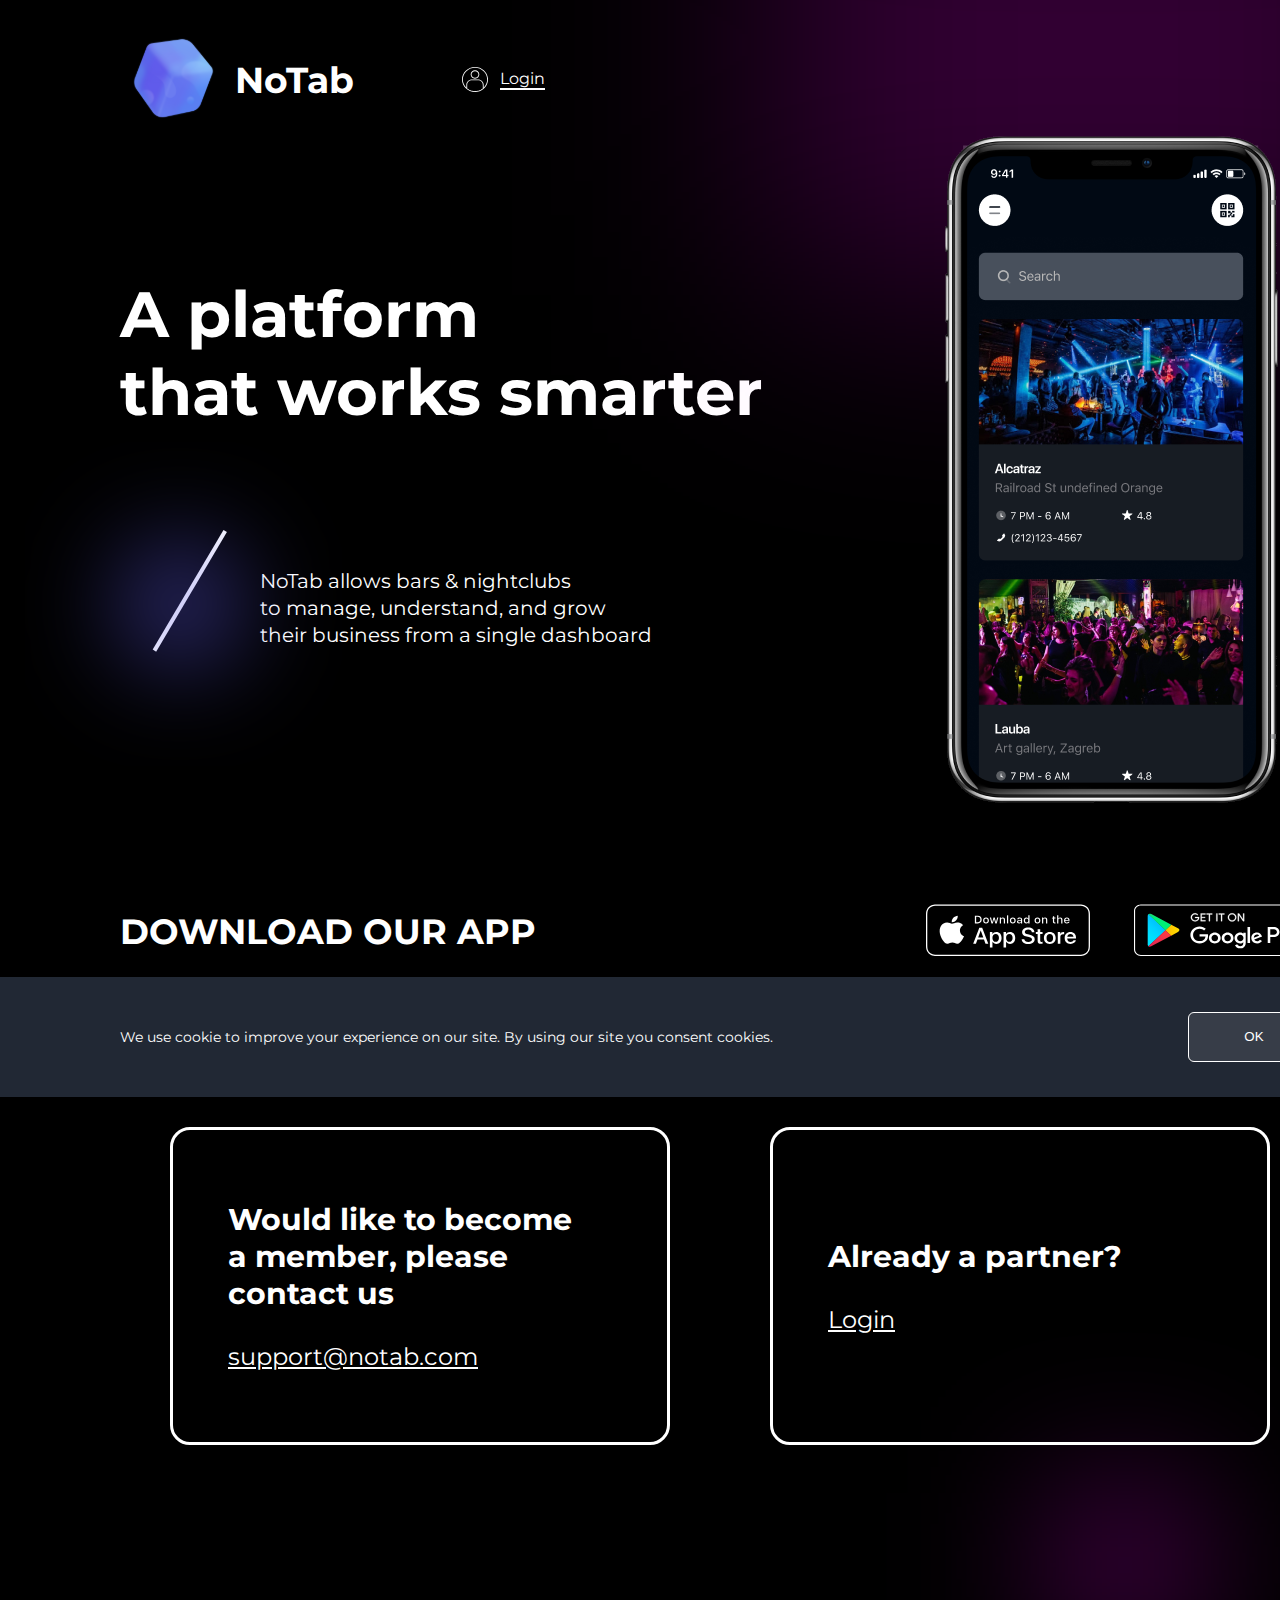
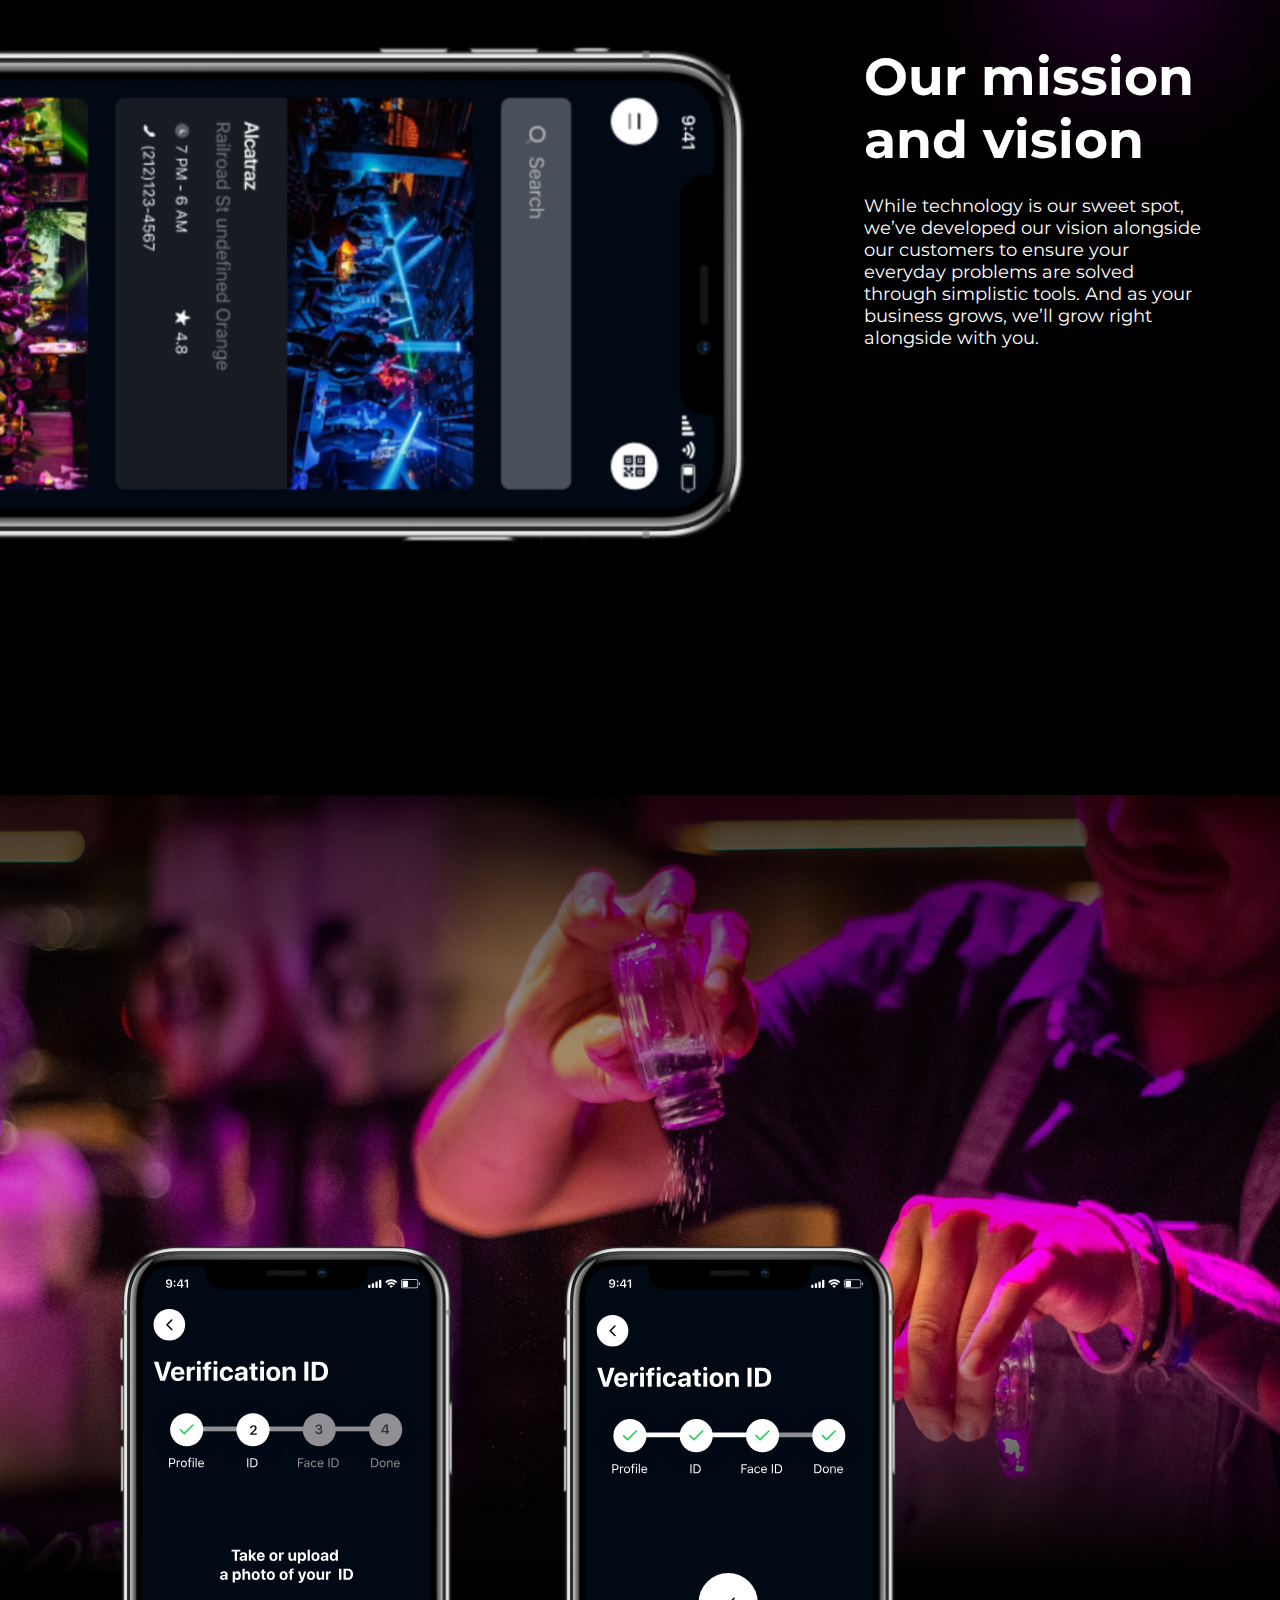
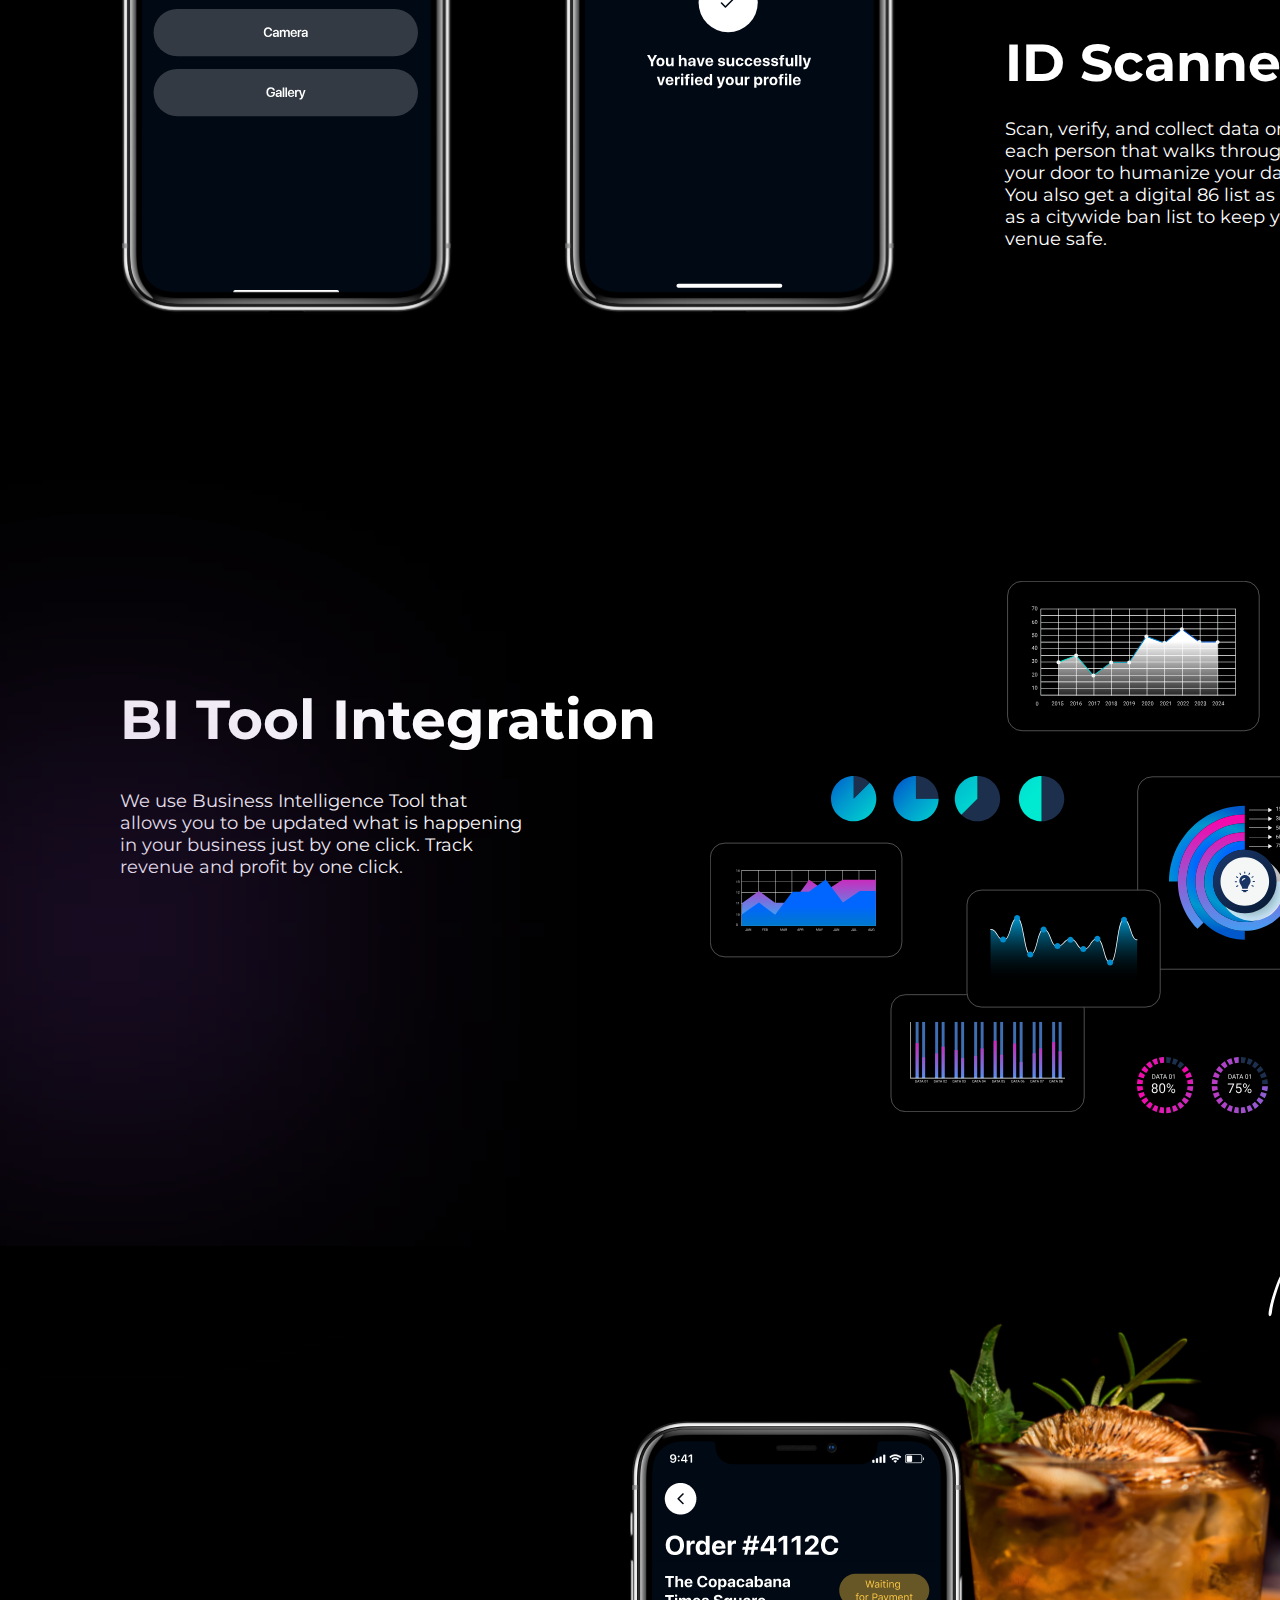
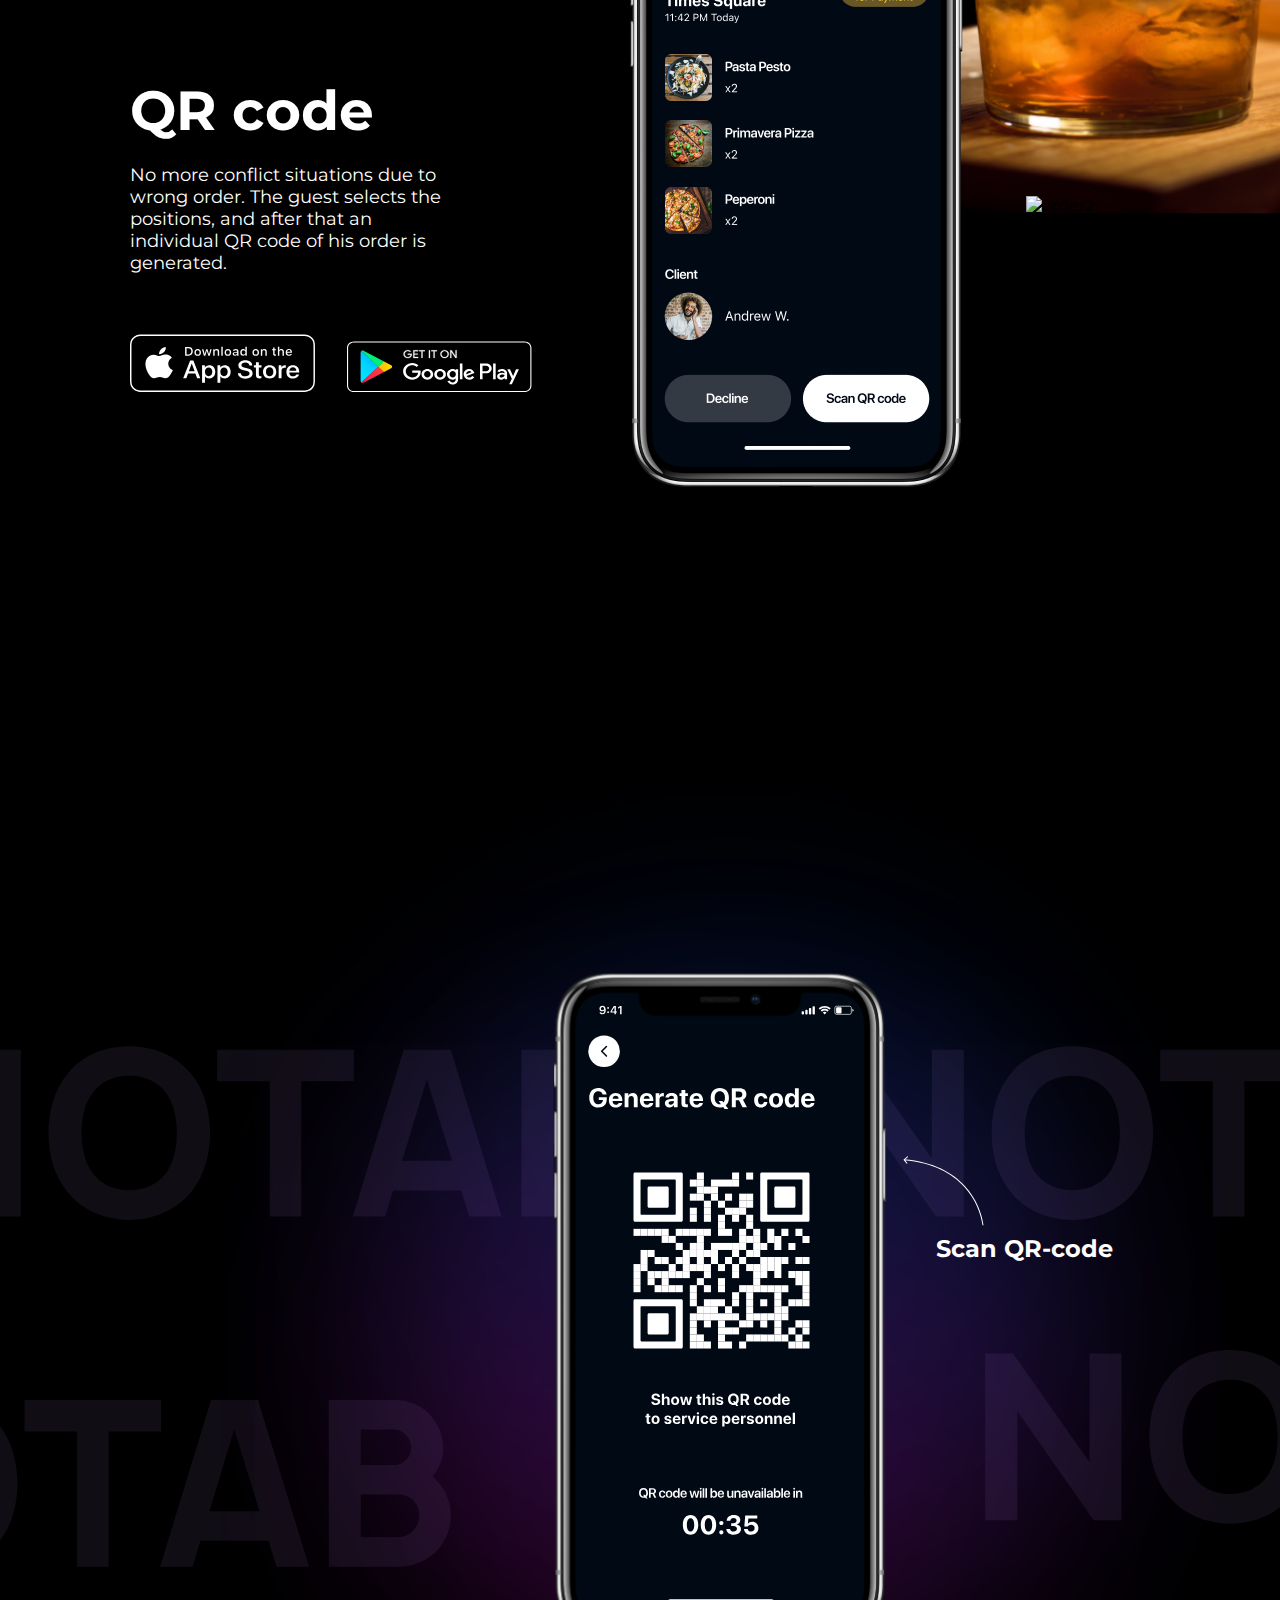
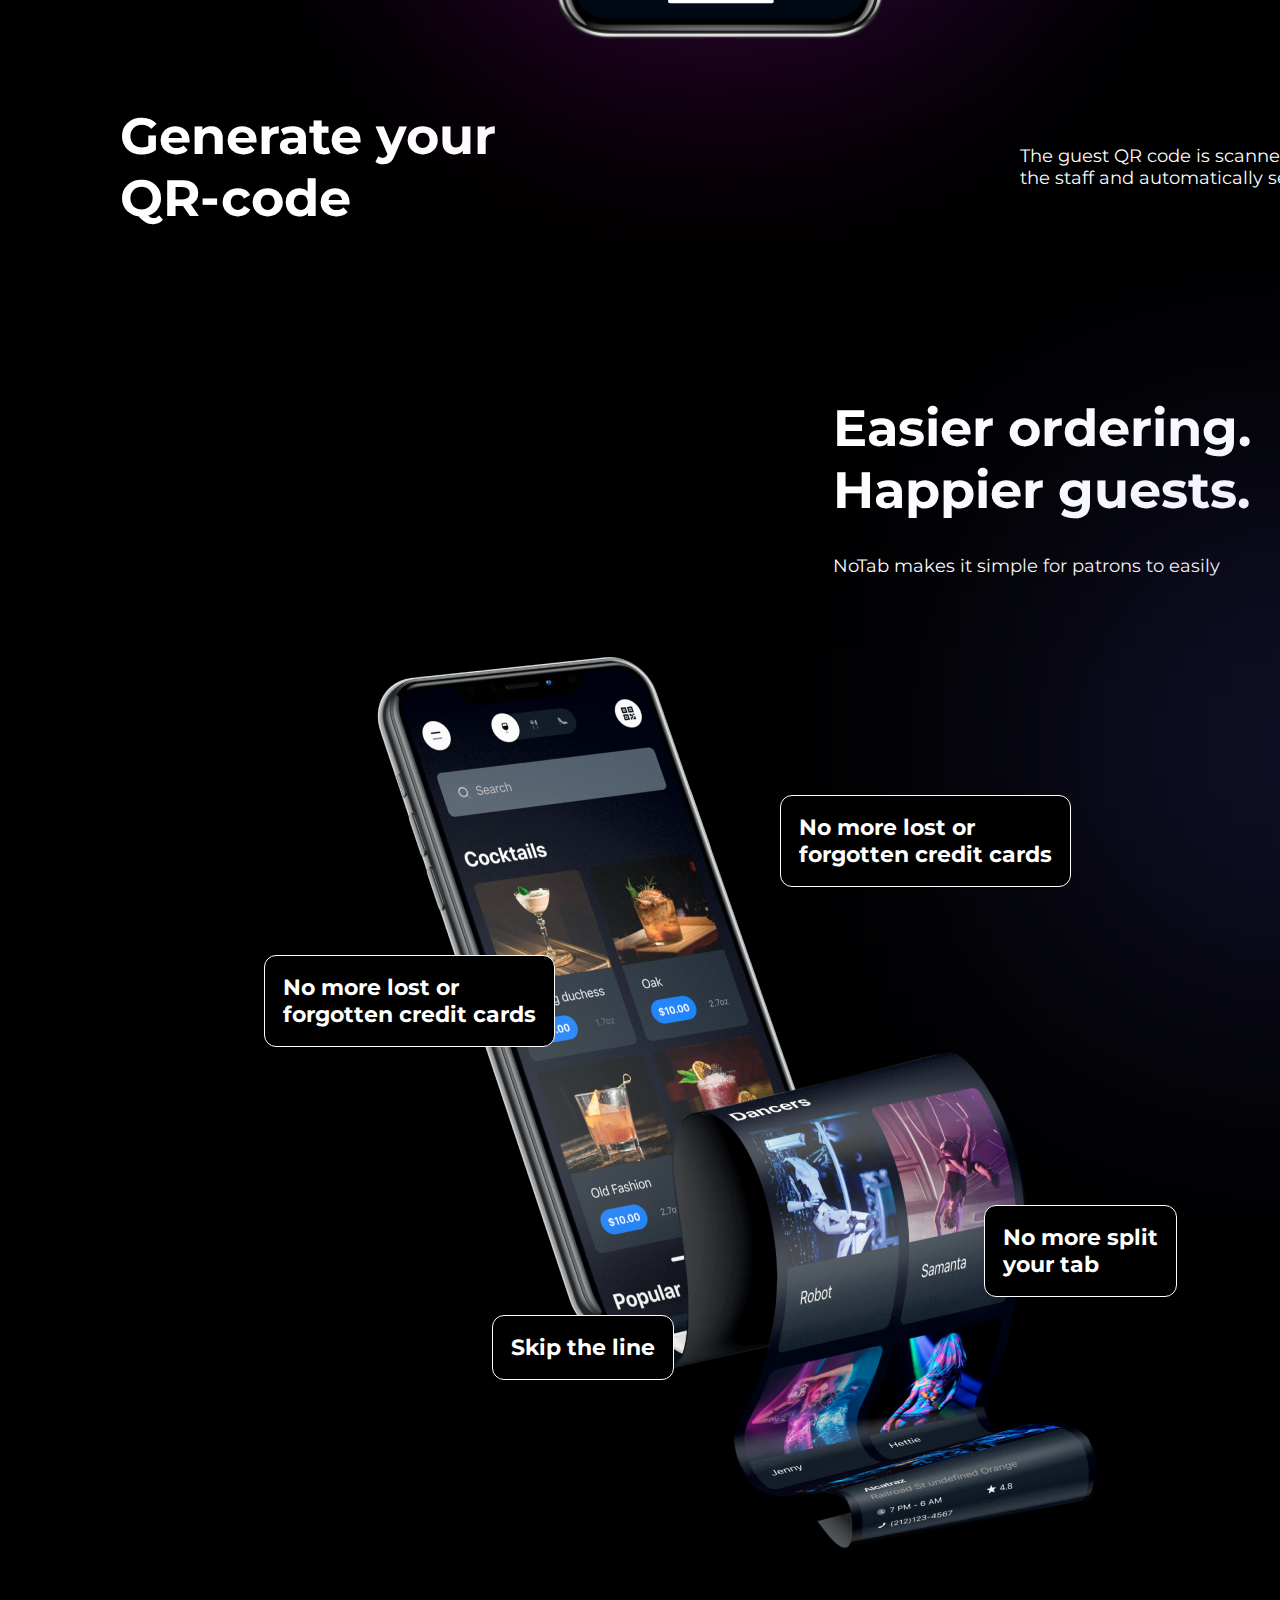
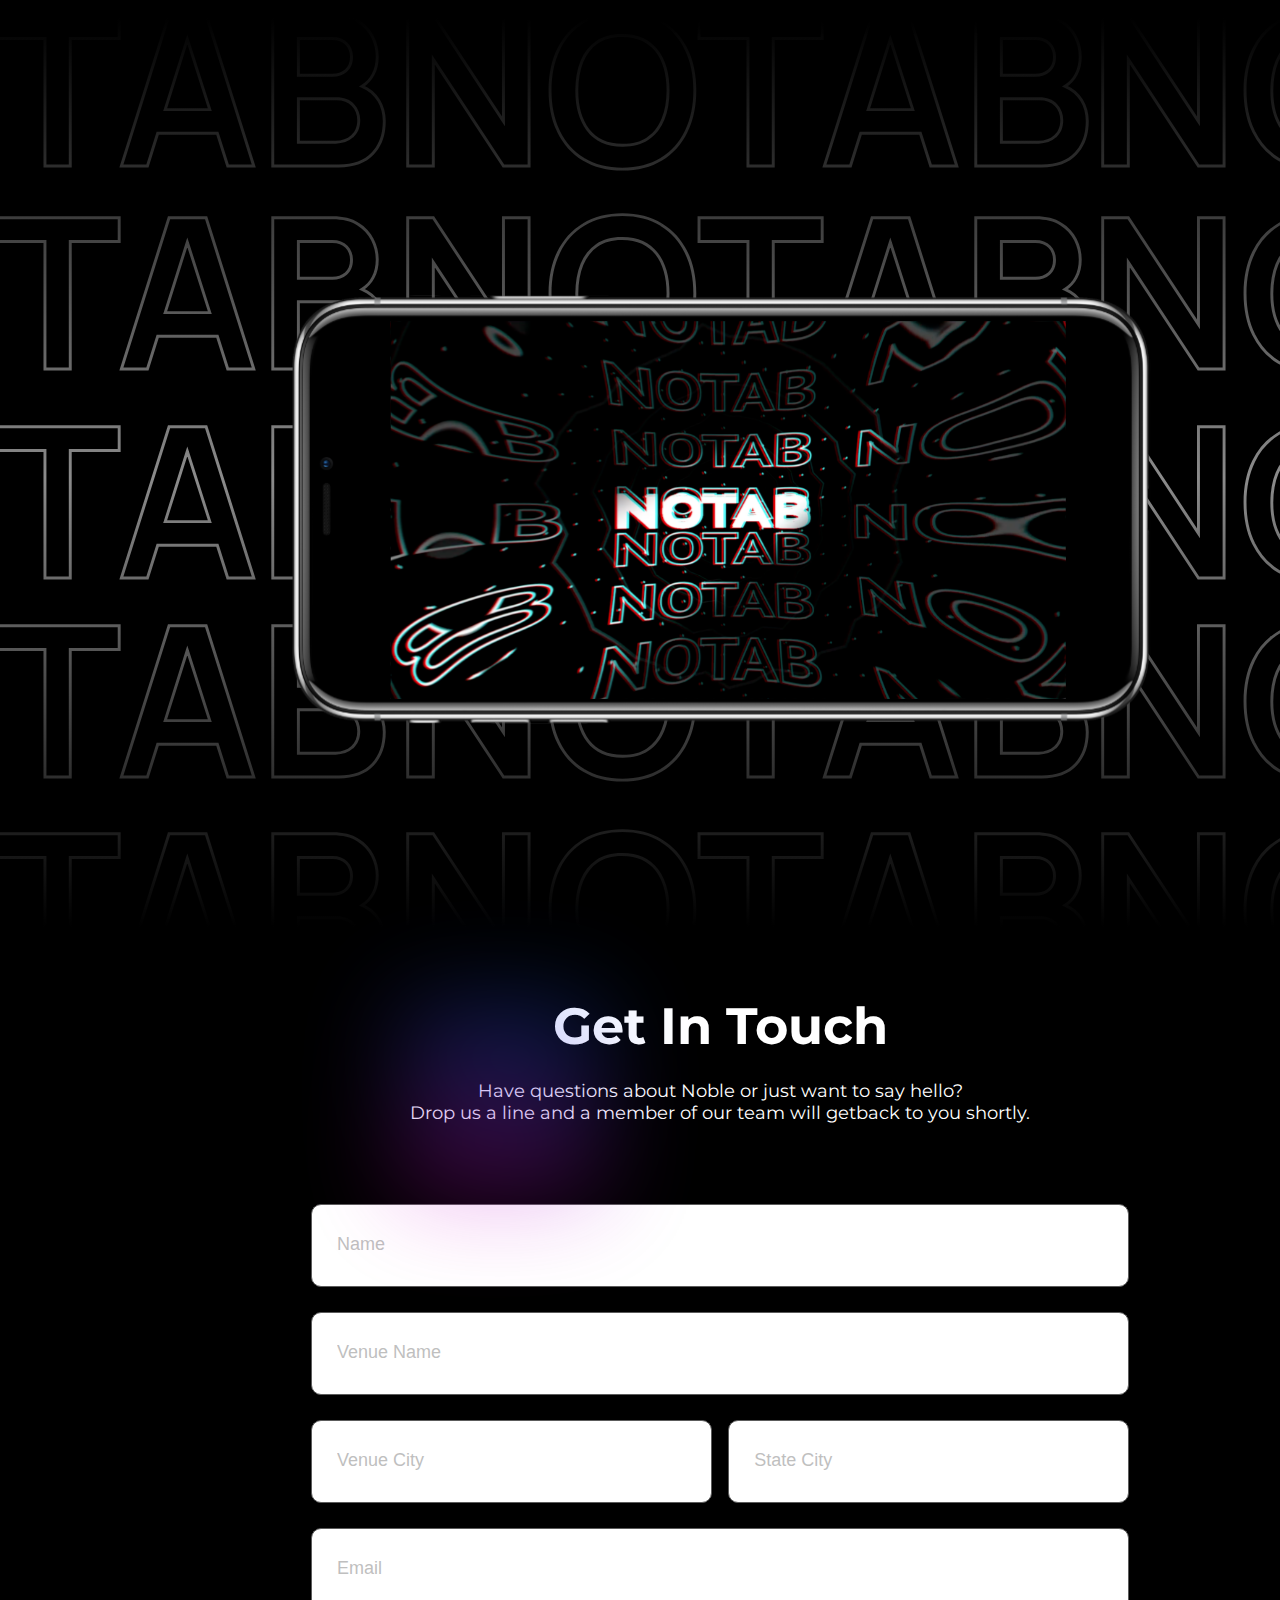
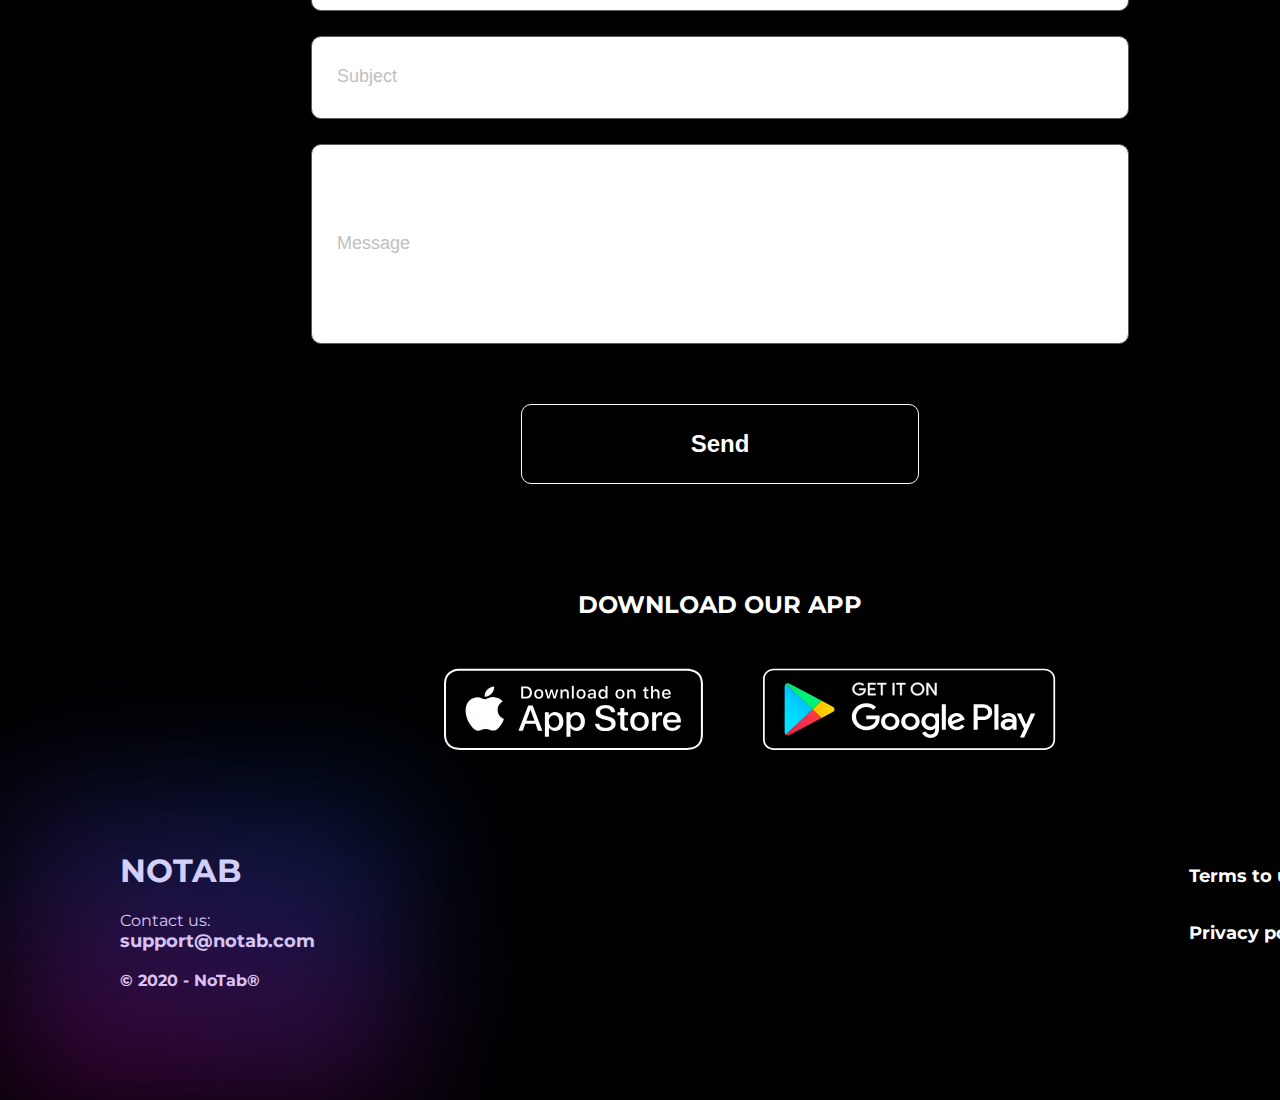
==== commit b453d49e: "feat: add new fuctions" ====
--- a/index.html
+++ b/index.html
@@ -7,7 +7,9 @@
     <meta name="viewport" content="width=device-width, initial-scale=1">
     <title>NoTab</title>
     <link href="https://fonts.googleapis.com/css2?family=Montserrat:wght@400;700&display=swap" rel="stylesheet">
-    <link rel="stylesheet" href="/NoTab_project/style.css">
+    <link rel="stylesheet" href="style.css">
+    <script defer src="cookies.js"></script>
+    <script defer src="submit.js"></script>
 </head>
 
 <body>
@@ -15,13 +17,13 @@
         <div class="container">
             <div class="header_inner">
                 <div class="header_logo">
-                    <img src="/NoTab_project/img/logo_cube.svg" class="logo_img" alt="Logo">
+                    <img src="img/logo_cube.svg" class="logo_img" alt="Logo">
                     <h1 class="logo_text">NoTab</h1>
                 </div>
 
 
                 <div class="header_auth">
-                    <img src="/NoTab_project/icons/login.svg" class="login_img" alt="Login">
+                    <img src="icons/login.svg" class="login_img" alt="Login">
                     <a href="#" class="login_text">Login</a>
 
                 </div>
@@ -39,11 +41,11 @@
                         <p class="main_text">NoTab allows bars & nightclubs <br>to manage, understand, and grow
                             <br>their business from a single dashboard</p>
                     </div>
-                    <img src="/NoTab_project/img/elipse_blur.svg" class="main_ellipse" alt="ellipse_blur">
+                    <img src="img/elipse_blur.svg" class="main_ellipse" alt="ellipse_blur">
 
                 </div>
                 <div class="main_right_block">
-                    <img src="/NoTab_project/img/IphoneX_clubs.svg" class="main_phone" alt="IPhoneX">
+                    <img src="img/IphoneX_clubs.svg" class="main_phone" alt="IPhoneX">
                     <div class="main_purple_blur"></div>
                 </div>
             </div>
@@ -57,8 +59,8 @@
                     <h1 class="our_app_os">Download our app</h1>
                 </div>
                 <div class="download_apps">
-                    <img src="/NoTab_project/img/apple_down.svg" class="download_img" alt="apps_ios_android">
-                    <img src="/NoTab_project/img/play_down.svg" class="download_img" alt="apps_ios_android">
+                    <img src="img/apple_down.svg" class="download_img" alt="apps_ios_android">
+                    <img src="img/play_down.svg" class="download_img" alt="apps_ios_android">
                 </div>
             </div>
         </div>
@@ -74,7 +76,6 @@
                 <div class="cookies_btn"><button class="btn_cookies" id="btn_cookie">OK</button></div>
             </div>
         </div>
-
     </div>
 
     <div class="two_questions">
@@ -95,8 +96,7 @@
     <div class="our_mission">
         <div class="container">
             <div class="mission">
-                <div class="mission_phone"><img src="/NoTab_project/img/IphoneX_clubs.svg" class="mission_img"
-                        alt="IPhoneX"></div>
+                <div class="mission_phone"><img src="img/IphoneX_clubs.svg" class="mission_img" alt="IPhoneX"></div>
                 <div class="mission_text">
                     <h1 class="mission_title" id="mission_mobile">Our mission and vision</h1>
                     <div class="mission_purple_blur"></div>
@@ -114,10 +114,8 @@
     <div class="scanner_block">
         <div class="container">
             <div class="scanner">
-                <div class="scanner_img_block"><img src="/NoTab_project/img/group_513.svg" class="scanner_img"
-                        alt="Telephone"></div>
-                <div class="scanner_img_block"><img src="/NoTab_project/img/group_514.svg" class="scanner_img"
-                        alt="Telephone"></div>
+                <div class="scanner_img_block"><img src="img/group_513.svg" class="scanner_img" alt="Telephone"></div>
+                <div class="scanner_img_block"><img src="img/group_514.svg" class="scanner_img" alt="Telephone"></div>
                 <div class="scanner_title">
                     <h1 class="mission_title">ID Scanner</h1>
                     <div class="mission_purple_blur"></div>
@@ -140,13 +138,13 @@
                     <div class="graph_blur"></div>
                 </div>
                 <div class="graph_right">
-                    <img src="/NoTab_project/img/graph/graph_1.svg" class="graph_img1" alt="Graph1">
-                    <img src="/NoTab_project/img/graph/graph_2.svg" class="graph_img2" alt="Graph2">
-                    <img src="/NoTab_project/img/graph/graph_3.svg" class="graph_img3" alt="Graph3">
-                    <img src="/NoTab_project/img/graph/graph_4.svg" class="graph_img4" alt="Graph4">
-                    <img src="/NoTab_project/img/graph/graph_5.svg" class="graph_img5" alt="Graph5">
-                    <img src="/NoTab_project/img/graph/graph_6.svg" class="graph_img6" alt="Graph6">
-                    <img src="/NoTab_project/img/graph/graph_7.svg" class="graph_img7" alt="Graph7">
+                    <img src="img/graph/graph_1.svg" class="graph_img1" alt="Graph1">
+                    <img src="img/graph/graph_2.svg" class="graph_img2" alt="Graph2">
+                    <img src="img/graph/graph_3.svg" class="graph_img3" alt="Graph3">
+                    <img src="img/graph/graph_4.svg" class="graph_img4" alt="Graph4">
+                    <img src="img/graph/graph_5.svg" class="graph_img5" alt="Graph5">
+                    <img src="img/graph/graph_6.svg" class="graph_img6" alt="Graph6">
+                    <img src="img/graph/graph_7.svg" class="graph_img7" alt="Graph7">
                 </div>
             </div>
         </div>
@@ -158,24 +156,24 @@
                 <h1 class="nightlife_title">QR code</h1>
                 <p class="nightlife_text">No more conflict situations due to wrong order. The guest selects the
                     positions, and after that an individual QR code of his order is generated.</p>
-                <img src="/NoTab_project/img/apple_down.svg" class="nightlife_down" alt="Apps">
-                <img src="/NoTab_project/img/play_down.svg" class="nightlife_down" alt="Apps">
+                <img src="img/apple_down.svg" class="nightlife_down" alt="Apps">
+                <img src="img/play_down.svg" class="nightlife_down" alt="Apps">
             </div>
         </div>
         <div class="nightlife_right">
-            <img src="/NoTab_project/img/nightlife.svg" class="nightlife_img_title" alt="title">
-            <img src="/NoTab_project/img/order1.png" class="nightlife_img_order1" alt="order1">
-            <img src="/NoTab_project/img/order2.svg" class="nightlife_img_order2" alt="order2">
+            <img src="img/nightlife.svg" class="nightlife_img_title" alt="title">
+            <img src="img/order1.png" class="nightlife_img_order1" alt="order1">
+            <img src="img/order2.svg" class="nightlife_img_order2" alt="order2">
 
         </div>
     </div>
 
     <div class="qr">
         <div class="qr_images">
-            <img src="/NoTab_project/img/qr_code.svg" class="qr_img" alt="QR Code Img">
-            <img src="/NoTab_project/img/notab_shadows.svg" class="qr_shadows" alt="Shadows">
-            <img src="/NoTab_project/img/notab_shadows.svg" class="qr_shadows2" alt="Shadows">
-            <img src="/NoTab_project/img/qr_arrow.svg" class="qr_arrow" alt="Arrow">
+            <img src="img/qr_code.svg" class="qr_img" alt="QR Code Img">
+            <img src="img/notab_shadows.svg" class="qr_shadows" alt="Shadows">
+            <img src="img/notab_shadows.svg" class="qr_shadows2" alt="Shadows">
+            <img src="img/qr_arrow.svg" class="qr_arrow" alt="Arrow">
             <div class="qr_block_text">
                 <div class="container">
                     <div class="qr_text">
@@ -214,7 +212,7 @@
     <div class="longscroll_iphone_cards">
         <div class="container">
             <div class="black_cards">
-                <img src="/NoTab_project/img/iPhone_longscroll.png" class="cards_img" alt="Longscroll Iphone">
+                <img src="img/iPhone_longscroll.png" class="cards_img" alt="Longscroll Iphone">
                 <div class="cards_block1">
                     <p class="cards_text">No more lost or <br>forgotten credit cards</p>
                 </div>
@@ -234,8 +232,8 @@
     <div class="discortion">
         <div class="container">
             <div class="discortion_block">
-                <img src="/NoTab_project/img/discortion_iphone.svg" class="discortion_iphone" alt="iphone">
-                <img src="/NoTab_project/img/discortion_screen.svg" class="discortion_screen" alt="screen">
+                <img src="img/discortion_iphone.svg" class="discortion_iphone" alt="iphone">
+                <img src="img/discortion_screen.svg" class="discortion_screen" alt="screen">
             </div>
         </div>
     </div>
@@ -249,7 +247,7 @@
                 <div class="form_blur"></div>
             </div>
             <div class="form_block_input">
-                <input id="form_Name" required autocomplete="off" type="text" name="firstName" pattern="[A-Za-z]"
+                <input id="form_Name" autocomplete="off" type="text" name="firstName" pattern="[A-Za-z]"
                     placeholder="Name" class="form_input">
                 <input type="text" autocomplete="off" name="VenueName" pattern="[A-Za-z]" placeholder="Venue Name"
                     class="form_input">
@@ -265,7 +263,7 @@
                     class="form_input">
                 <input type="text" autocomplete="off" name="Message" pattern="[A-Za-z]" placeholder="Message"
                     class="form_input message">
-                <button class="form_button" id="send">Send</button>
+                <button class="form_button" onclick="send" id="send">Send</button>
             </div>
         </div>
     </div>
@@ -274,8 +272,8 @@
         <div class="container">
             <div class="download_block">
                 <h1 class="download_block_title">DOWNLOAD OUR APP</h1>
-                <img src="/NoTab_project/img/apple_down.svg" alt="Download Apps Apple">
-                <img src="/NoTab_project/img/play_down.svg" alt="Download Apps Apple">
+                <img src="img/apple_down.svg" alt="Download Apps Apple">
+                <img src="img/play_down.svg" alt="Download Apps Apple">
             </div>
         </div>
     </div>
@@ -298,7 +296,6 @@
         </div>
     </div>
 </body>
-<script src="/NoTab_project/cookies.js"></script>
-<script src="/NoTab_project/submit.js"></script>
+
 
 </html>--- a/style.css
+++ b/style.css
@@ -0,0 +1,1418 @@
+html {
+    min-width: 1440px;
+}
+
+body {
+    margin: 0;
+    background-color: #000;
+    font-family: 'Montserrat', sans-serif;
+}
+
+h1,
+h2,
+p,
+a {
+    color: #fff;
+}
+
+
+.container {
+    max-width: 1200px;
+    margin: 0 auto;
+}
+
+/* Header ============> */
+.header_inner {
+    display: flex;
+    justify-content: flex-start;
+}
+
+.header_logo {
+    display: flex;
+    flex-wrap: wrap;
+    align-items: center;
+}
+
+.logo_img {
+    width: 107px;
+    height: 109px;
+    padding-top: 23px;
+}
+
+.logo_text {
+    padding-top: 27px;
+    margin-left: 8px;
+    font-size: 36px;
+}
+
+.header_auth {
+    display: flex;
+    flex-wrap: wrap;
+    align-items: center;
+    margin-top: 27px;
+}
+
+.login_img {
+    margin-left: 108px;
+    margin-right: 12px;
+}
+
+.login_text {
+    border-bottom: 2px solid #fff;
+    text-decoration: none;
+    color: #fff;
+}
+
+.login_text:hover {
+    cursor: pointer;
+    border-bottom: 2px solid #000;
+}
+
+/* Header============< */
+
+/* Main Page =========> */
+
+.main_page {
+    display: flex;
+    flex-wrap: nowrap;
+}
+
+.main_title {
+    margin-top: 143px;
+    font-size: 64px;
+    margin-bottom: 88px;
+    font-weight: 700;
+}
+
+.text_line {
+    display: block;
+    top: 70px;
+    width: 139.43px;
+    border-top: 4px solid #FFFFFF;
+    transform: rotate(120.61deg);
+    position: relative;
+}
+
+.main_text {
+    margin-left: 140px;
+    font-size: 20px;
+    line-height: 27px;
+    font-weight: 400;
+    margin-top: 45px;
+}
+
+.main_ellipse {
+    position: absolute;
+    transform: translate3d(-30%, -70%, 0);
+}
+
+.main_right_block {
+    display: flex;
+    flex-wrap: wrap;
+}
+
+.main_phone {
+    position: relative;
+    margin-left: 180px;
+    z-index: 10;
+}
+
+.main_purple_blur {
+    position: absolute;
+    width: 670px;
+    height: 500px;
+    top: -205px;
+    background: rgba(250, 0, 255, 0.2);
+    filter: blur(120px);
+}
+
+/* Main Page =========< */
+
+/* Download ===========> */
+
+.download_app_block {
+    display: flex;
+    justify-content: space-between;
+    margin-top: 80px;
+    align-items: center;
+}
+
+.download_img {
+    height: 52px;
+    margin-left: 40px;
+}
+
+.download_text .our_app_os {
+    text-transform: uppercase;
+    font-weight: 700;
+    font-size: 35px;
+}
+
+/* Download ===========< */
+
+/* Cookies ===========> */
+
+.cookies {
+    background-color: #212834;
+}
+
+.cookies_block {
+    display: flex;
+    justify-content: space-between;
+    align-items: center;
+    padding: 35px 0px;
+}
+
+.cookies_title {
+    font-weight: 400;
+    font-size: 14px;
+    margin: 0 auto;
+}
+
+.btn_cookies {
+    width: 132px;
+    height: 50px;
+
+    color: #fff;
+    cursor: pointer;
+    background: rgba(255, 255, 255, 0.1);
+    border: 0.5px solid #FFFFFF;
+    border-radius: 6px;
+}
+
+/* Cookies ===========< */
+
+
+
+
+/* Cards ===========> */
+
+.cards {
+    display: flex;
+    flex-direction: row;
+}
+
+.left_card {
+    width: 500px;
+    height: 312px;
+    border: 3px solid #fff;
+    border-radius: 20px;
+    margin: 30px 50px;
+    margin-bottom: 200px;
+    display: flex;
+    flex-direction: column;
+    justify-content: center;
+}
+
+.card_title {
+    font-weight: 700;
+    font-size: 30px;
+    margin: 0px 70px 30px 55px;
+}
+
+.card_link {
+    margin-left: 55px;
+    font-size: 24px;
+    color: #fff;
+}
+
+/* Cards ===========< */
+
+/* Our Mission ===========> */
+
+.mission {
+    display: flex;
+    min-height: 750px;
+}
+
+.mission_phone {
+    position: relative;
+    width: 62%;
+}
+
+.mission_img {
+    position: absolute;
+    transform: rotate(90deg);
+    transform: translate3d(-24%, -25%, 0) rotate(90deg);
+    height: 1000px;
+}
+
+.mission_text {
+    width: 340px;
+}
+
+.mission_title {
+    font-weight: 700;
+    font-size: 52px;
+    margin-top: 0;
+    margin-bottom: 24px;
+}
+
+.mission_undertitle {
+    font-weight: 400;
+    font-size: 18px;
+}
+
+.mission_purple_blur {
+    position: absolute;
+    width: 150px;
+    height: 150px;
+    left: 1050px;
+    top: 1490px;
+    background: rgba(250, 0, 255, 0.3);
+    filter: blur(75px);
+    z-index: -1;
+}
+
+/* Our Mission ===========<*/
+
+/* Cocktails ==============>*/
+
+.shadow-c {
+    display: block;
+    background: url('img/shadow_cocktails.svg') no-repeat center center,
+        url('img/cocktails.png') no-repeat center center;
+    background-size: cover;
+    height: 836px;
+}
+
+/* Cocktails ==============>*/
+
+/* Scanner ==============>*/
+
+.scanner {
+    display: flex;
+    justify-content: space-between;
+    flex-direction: row;
+    height: 550px;
+    position: relative;
+}
+
+.scanner_img {
+    position: absolute;
+    top: -385px;
+}
+
+.scanner_title {
+    width: 315px;
+}
+
+.scanner .mission_purple_blur {
+    display: none;
+}
+
+/* Scanner ==============< */
+
+/* Graph ==============> */
+
+.graph_block {
+    display: flex;
+    justify-content: space-between;
+    flex-wrap: wrap;
+}
+
+.graph_left {
+    width: 45%;
+}
+
+.graph_right {
+    position: relative;
+}
+
+.graph_img1 {
+    position: absolute;
+    right: 60px;
+    z-index: 10;
+}
+
+.graph_img2 {
+    position: absolute;
+    right: 255px;
+    top: 195px;
+    z-index: 10;
+}
+
+.graph_img3 {
+    position: absolute;
+    right: 0px;
+    top: 195px;
+    z-index: 10;
+}
+
+.graph_img4 {
+    position: absolute;
+    right: 235px;
+    top: 413px;
+    z-index: 9;
+}
+
+.graph_img5 {
+    position: absolute;
+    right: 159px;
+    top: 308px;
+    z-index: 10;
+}
+
+.graph_img6 {
+    position: absolute;
+    right: 417px;
+    top: 261px;
+    z-index: 10;
+}
+
+.graph_img7 {
+    position: absolute;
+    right: -99px;
+    top: 476px;
+    z-index: 10;
+}
+
+.graph_title {
+    font-weight: 700;
+    font-size: 55px;
+    margin-top: 105px;
+}
+
+.graph_text {
+    font-weight: 400;
+    font-size: 18px;
+    width: 405px;
+}
+
+.graph_blur {
+    position: absolute;
+    width: 400px;
+    height: 400px;
+    left: -85px;
+    top: 3930px;
+    background: rgb(107 52 151 / 30%);
+    filter: blur(150px);
+}
+
+/* Graph ==============< */
+
+/* Nightlife ==============> */
+
+.nightlife_block {
+    display: flex;
+    flex-wrap: wrap;
+    margin-top: 350px;
+    background-size: cover;
+    height: 1300px;
+}
+
+.nightlife_left {
+    height: 682px;
+    width: 50%;
+    background: url('img/shadow_cocktails.svg') no-repeat center center, url('img/nightlife_music.svg')no-repeat center center;
+    background-size: cover;
+    position: relative;
+}
+
+.nightlife_right {
+    height: 682px;
+    width: 50%;
+    background: url('img/nightlife_cocktail.svg') no-repeat center center;
+    background-size: cover;
+    position: relative;
+}
+
+.nightlife_block_text {
+    margin-left: 130px;
+    margin-top: 431px;
+}
+
+.nightlife_title {
+    font-weight: 700;
+    font-size: 55px;
+    margin-top: 105px;
+    margin-bottom: 20px;
+    text-shadow: 22px -10px 30px black;
+}
+
+.nightlife_text {
+    font-weight: 400;
+    font-size: 18px;
+    margin-bottom: 60px;
+    width: 315px;
+}
+
+.nightlife_img_title {
+    position: absolute;
+    left: 75%;
+}
+
+.nightlife_img_order1 {
+    position: absolute;
+    left: -90px;
+    top: 175px;
+}
+
+.nightlife_img_order2 {
+    position: absolute;
+    left: 306px;
+    top: 550px;
+}
+
+.nightlife_down {
+    width: 185px;
+    margin-right: 28px;
+}
+
+/* Nightlife ==============< */
+
+/* QR ==============> */
+
+.qr {
+    height: 525px;
+    width: 100%;
+    background: url('img/notab_text.svg') center center no-repeat;
+    background-size: cover;
+    position: relative;
+    margin-top: 100px;
+}
+
+.qr_img {
+    position: absolute;
+    z-index: 1;
+    left: 50%;
+    transform: translate(-50%, -11%);
+}
+
+.qr_shadows {
+    position: absolute;
+    z-index: 0;
+    left: 50%;
+    transform: translate(-50%, -30%);
+    max-width: 1000px;
+}
+
+.qr_shadows2 {
+    position: absolute;
+    z-index: 0;
+    left: 50%;
+    transform: translate(-50%, -20%);
+    max-width: 1000px;
+}
+
+.qr_text {
+    position: absolute;
+    top: 32%;
+    left: 65%;
+}
+
+.qr_arrow {
+    position: absolute;
+    top: 20%;
+    left: 62%;
+}
+
+/* QR ==============< */
+
+/* Generate Code ==============> */
+
+.gen_block {
+    display: flex;
+    flex-wrap: wrap;
+    justify-content: space-between;
+    align-items: center;
+
+    margin-top: 100px;
+}
+
+.gen_title {
+    font-weight: 700;
+    font-size: 51px;
+}
+
+.gen_text {
+    font-weight: 400;
+    font-size: 18px;
+    width: 300px;
+}
+
+.gen_under_block {
+    display: block;
+    position: relative;
+}
+
+.gen_under_block .gen_text {
+    width: 100%;
+    margin-right: 100px;
+}
+
+.gen_blur {
+    position: absolute;
+    width: 300px;
+    height: 300px;
+    left: 313px;
+    background: rgba(96, 92, 234, 0.5);
+    filter: blur(200px);
+}
+
+/* Generate Code ==============< */
+
+/* Cards ==============> */
+
+.black_cards {
+    width: 100%;
+    height: 1000px;
+    position: relative;
+}
+
+.cards_img {
+    position: absolute;
+    z-index: 0;
+    left: 50%;
+    transform: translate(-50%, 0);
+}
+
+.cards_block1 {
+    position: absolute;
+    border: 1px solid #fff;
+    border-radius: 12px;
+    background-color: #000;
+    left: 55%;
+    top: 20%;
+}
+
+.cards_block2 {
+    position: absolute;
+    border: 1px solid #fff;
+    border-radius: 12px;
+    background-color: #000;
+    left: 12%;
+    top: 36%;
+}
+
+.cards_block3 {
+    position: absolute;
+    border: 1px solid #fff;
+    border-radius: 12px;
+    background-color: #000;
+    left: 72%;
+    top: 61%;
+}
+
+.cards_block4 {
+    position: absolute;
+    border: 1px solid #fff;
+    border-radius: 12px;
+    background-color: #000;
+    left: 31%;
+    top: 72%;
+}
+
+.cards_text {
+    margin: 18px;
+    font-weight: 700;
+    font-size: 22px;
+}
+
+
+
+/* Cards ==============< */
+
+/* Discortion ==============> */
+
+.discortion {
+    height: 1000px;
+    background: url('img/discortion_bg.svg') center center no-repeat;
+    background-size: cover;
+}
+
+.discortion_block {
+    width: 100%;
+    height: 100%;
+    position: relative;
+}
+
+.discortion_iphone {
+    position: absolute;
+    transform: translate(20%, 70%);
+}
+
+.discortion_screen {
+    position: absolute;
+    transform: translate(40%, 86%);
+}
+
+/* Discortion ==============< */
+
+
+/* Form ==============> */
+
+.form_block {
+    display: flex;
+    justify-content: center;
+    flex-direction: column;
+}
+
+.form_title {
+    font-weight: 700;
+    font-size: 51px;
+    display: flex;
+    justify-content: center;
+    margin: 0px;
+}
+
+.form_text {
+    font-weight: 400;
+    font-size: 18px;
+    display: flex;
+    justify-content: center;
+    text-align: center;
+    margin-top: 23px;
+    margin-bottom: 80px;
+}
+
+.form_blur {
+    position: absolute;
+    width: 200px;
+    height: 200px;
+    left: 400px;
+    background: linear-gradient(12.08deg, #F101BF 2.82%, #0066FF 97.06%);
+    opacity: 0.3;
+    filter: blur(50px);
+}
+
+.form_block_input {
+    display: flex;
+    width: 818px;
+    margin: 0 auto;
+    flex-wrap: wrap;
+}
+
+.form_input {
+    width: 100%;
+    height: 83px;
+    background: #FFFFFF;
+    border: 1px solid #5C5C5C;
+    box-sizing: border-box;
+    border-radius: 10px;
+    padding-left: 25px;
+    margin-bottom: 25px;
+}
+
+::placeholder {
+    font-weight: 400;
+    font-size: 18px;
+    color: #BFBFBF;
+    margin-left: 23px;
+}
+
+.form_input_block45 {
+    display: flex;
+    justify-content: space-between;
+    width: 100%;
+}
+
+.form_input50 {
+    width: 49%;
+    height: 83px;
+    background: #FFFFFF;
+    border: 1px solid #5C5C5C;
+    box-sizing: border-box;
+    border-radius: 10px;
+    padding-left: 25px;
+    margin-bottom: 25px;
+}
+
+.form_block_input .message {
+    height: 200px;
+    margin-bottom: 60px;
+}
+
+.form_button {
+    width: 398px;
+    height: 80px;
+    margin: 0 auto;
+    background: #000000;
+    border: 1px solid #FFFFFF;
+    box-sizing: border-box;
+    border-radius: 10px;
+    color: #fff;
+    font-weight: 700;
+    font-size: 24px;
+    cursor: pointer;
+    margin-bottom: 90px;
+    position: relative;
+}
+
+.form_button:hover {
+    background: linear-gradient(12.08deg, #F101BF 2.82%, #0066FF 97.06%);
+    transition: 1s linear;
+}
+
+/* Form ==============< */
+
+/* Download ==============> */
+
+.download_block_title {
+    display: flex;
+    justify-content: center;
+    width: 100%;
+    font-weight: 700;
+    font-size: 24px;
+}
+
+.download_block {
+    display: flex;
+    flex-wrap: wrap;
+    justify-content: center;
+}
+
+.download_block img {
+    margin-left: 60px;
+    margin-top: 32px;
+    margin-bottom: 80px;
+}
+
+/* Download ==============< */
+
+/* Footer ==============> */
+
+.footer_inner {
+    display: flex;
+    justify-content: space-between;
+    position: relative;
+}
+
+.policy {
+    display: flex;
+    flex-direction: column;
+}
+
+.policy_link {
+    text-decoration: none;
+    margin-top: 35px;
+    font-size: 18px;
+    font-weight: 700;
+}
+
+.footer_blur {
+    height: 300px;
+    width: 400px;
+    background: linear-gradient(12.08deg, #F101BF 2.82%, #0066FF 97.06%);
+    opacity: 0.3;
+    filter: blur(70px);
+    position: absolute;
+    top: -30px;
+    left: -113px;
+    z-index: 0;
+}
+
+.footer_blur2 {
+    height: 300px;
+    width: 400px;
+    background: linear-gradient(12.08deg, #F101BF 2.82%, #0066FF 97.06%);
+    opacity: 0.3;
+    filter: blur(70px);
+    position: absolute;
+    top: 80%;
+    right: 300px;
+}
+
+.policy_link:hover {
+    border-bottom: 2px solid #fff;
+}
+
+/* Footer ==============< */
+
+/* MEDIA */
+
+@media screen and (max-width: 376px) {
+    html {
+        min-width: 0px;
+        max-width: 375px;
+    }
+
+    html,
+    body {
+        overflow-x: hidden;
+    }
+
+    body {
+        margin: 0;
+        background-color: #000;
+        font-family: 'Montserrat', sans-serif;
+    }
+
+    h1,
+    h2,
+    p,
+    a {
+        color: #fff;
+    }
+
+    .container {
+        max-width: 345px;
+        margin: 0 auto;
+    }
+
+    /* Header ============> */
+
+    .header_inner {
+        justify-content: space-between;
+    }
+
+    .logo_img {
+        width: 52px;
+        height: 52px;
+        padding-top: 40px;
+    }
+
+    .logo_text {
+        padding-top: 40px;
+        margin-left: 8px;
+        font-size: 18px;
+    }
+
+    .login_img {
+        margin-left: 108px;
+        margin-right: 12px;
+        visibility: hidden;
+    }
+
+    .login_text {
+        font-size: 14px;
+        line-height: 24px;
+    }
+
+    /* Header============< */
+
+    /* Main Page =========> */
+
+    .main_title {
+        margin-top: 95px;
+        font-size: 35px;
+        margin-bottom: 24px;
+        font-weight: 700;
+    }
+
+    .main_text {
+        margin-left: 0px;
+        font-size: 15px;
+        line-height: 22px;
+        font-weight: 400;
+        margin-top: 0px;
+    }
+
+    .main_left_block {
+        width: 260px;
+    }
+
+    .main_right_block {
+        position: relative;
+    }
+
+    .main_phone {
+        position: absolute;
+        z-index: 10;
+        margin-left: 0px;
+        width: 161px;
+        top: 50px;
+    }
+
+    .main_purple_blur {
+        width: 200px;
+        height: 350px;
+        left: -120px;
+        top: 0px;
+        filter: blur(81px);
+        z-index: -1;
+    }
+
+    .text_line {
+        display: none;
+    }
+
+    .main_ellipse {
+        opacity: 0.7;
+    }
+
+    /* Main Page =========< */
+
+    /* Download ===========> */
+
+    .download_text .our_app_os {
+        font-size: 24px;
+    }
+
+    .download_app_block {
+        display: flex;
+        flex-wrap: wrap;
+        margin-top: 80px;
+        align-items: center;
+        justify-content: center;
+    }
+
+    .download_img {
+        height: 60px;
+        margin-left: 0px;
+        margin: 24px auto;
+        display: block;
+    }
+
+    /* Download ===========< */
+
+    /* Cards ===========> */
+
+    .cards {
+        display: flex;
+        flex-direction: column;
+    }
+
+    .left_card {
+        margin: 30px 0px 0px 0px;
+        width: 100%;
+        height: 233px;
+        border: 2px solid #fff;
+        border-radius: 20px;
+    }
+
+    .card_title {
+        font-size: 23px;
+        margin: 0px 70px 30px 48px;
+    }
+
+    #mobile_cards {
+        width: 100%;
+        height: 167px;
+    }
+
+    .card_link {
+        font-size: 18px;
+    }
+
+    /* Cards ===========< */
+
+    /* Our Mission ===========> */
+
+    .mission {
+        min-height: auto;
+        flex-wrap: wrap;
+    }
+
+    .mission_phone {
+        width: auto;
+        order: 2;
+    }
+
+    .mission_img {
+        transform: none;
+        height: auto;
+        width: 173px;
+        position: static;
+        position: relative;
+        left: 50%;
+        margin-bottom: 90px;
+    }
+
+    .mission_text {
+        position: relative;
+    }
+
+    .mission_title {
+        font-size: 24px;
+        margin-top: 110px;
+    }
+
+    .mission_undertitle {
+        font-size: 16px;
+        margin-bottom: 163px;
+    }
+
+    .mission_purple_blur {
+        width: 95px;
+        height: 95px;
+        top: 75px;
+        left: -35px;
+        filter: blur(45px);
+        background: rgba(250, 0, 255, 0.5);
+        position: absolute;
+        z-index: -1;
+    }
+
+
+    /* Our Mission ===========<*/
+
+    /* Cocktails ==============>*/
+
+    .shadow-c {
+        height: 300px;
+    }
+
+    /* Cocktails ==============>*/
+
+    /* Scanner ==============>*/
+    .scanner_title .mission_title {
+        margin-top: -40px;
+    }
+
+    .scanner {
+        flex-direction: column;
+        flex-wrap: nowrap;
+        height: auto;
+    }
+
+    .scanner_img {
+        width: 287px;
+        display: block;
+        margin: 25px auto;
+        position: static;
+    }
+
+    .scanner_title {
+        width: 100%;
+        order: 2;
+    }
+
+    .scanner_title .mission_undertitle {
+        margin-bottom: 70px;
+    }
+
+    .scanner_img_block {
+        order: 3;
+    }
+
+    /* Scanner ==============< */
+
+    /* Graph ==============> */
+
+    .graph_block {
+        justify-content: start;
+        flex-wrap: nowrap;
+        flex-direction: column;
+    }
+
+    .graph_left {
+        width: 100%;
+    }
+
+    .graph_right {
+        height: 200px;
+    }
+
+    .graph_title {
+        font-size: 24px;
+    }
+
+    .graph_text {
+        width: 100%;
+        font-size: 16px;
+    }
+
+    .graph_img1 {
+        width: 144.57px;
+        height: 86px;
+        top: 80%;
+        right: 0px;
+        left: -13%;
+    }
+
+    .graph_img2 {
+        width: 109.43px;
+        height: 21.28px;
+        right: 60%;
+        top: 45%;
+    }
+
+    .graph_img3 {
+        width: 85.62px;
+        height: 90.56px;
+        right: 0%;
+        top: 10%;
+    }
+
+    .graph_img4 {
+        right: 40%;
+        top: 70%;
+        width: 90.95px;
+        height: 55.18px;
+    }
+
+    .graph_img5 {
+        width: 90.95px;
+        height: 55.18px;
+        right: 23%;
+        top: 28%
+    }
+
+    .graph_img6 {
+        display: none;
+    }
+
+    .graph_img7 {
+        height: 60px;
+        top: 100%;
+        right: -30%;
+    }
+
+    .graph_blur {
+        display: none;
+    }
+
+    /* Graph ==============< */
+
+    /* Nightlife ==============> */
+    .nightlife_block {
+        margin-top: 100px;
+    }
+
+    .nightlife_left {
+        height: 385px;
+        width: 100%;
+    }
+
+    .nightlife_right {
+        height: 375px;
+        width: 100%;
+        top: -110px;
+        left: 45px;
+    }
+
+    .nightlife_block_text {
+        margin-left: 30px;
+        margin-top: 242px;
+    }
+
+    .nightlife_title {
+        font-size: 24px;
+    }
+
+    .nightlife_text {
+        font-size: 16px;
+        margin-bottom: 28px;
+    }
+
+    .nightlife_img_order1 {
+        width: 280px;
+        left: -2%;
+        top: 53%;
+        position: inherit;
+    }
+
+    .nightlife_img_order2 {
+        position: inherit;
+        left: 0%;
+        top: 65%;
+        width: 280px;
+    }
+
+    .nightlife_down {
+        display: block;
+        margin: 24px auto;
+    }
+
+    .nightlife_img_title {
+        left: -10%;
+        top: 25%;
+    }
+
+    /* Nightlife ==============< */
+
+    /* QR ==============> */
+
+    .qr {
+        margin-top: 800px;
+        height: 125px;
+    }
+
+    .qr_img {
+        width: 182px;
+        transform: translate(-50%, -35%);
+    }
+
+    .qr_shadows {
+        max-width: 400px;
+    }
+
+    .qr_shadows2 {
+        display: none;
+    }
+
+    .qr_arrow {
+        transform: rotate(45deg);
+        top: 190px;
+        left: 245px;
+    }
+
+    .qr_text {
+        left: 50%;
+        top: 270px;
+    }
+
+    .qr_text h2 {
+        font-size: 18px;
+    }
+
+    /* QR ==============< */
+
+    /* Generate Code ==============> */
+
+    .generate_qr {
+        margin-top: 225px;
+    }
+
+    .gen_title {
+        font-size: 24px;
+    }
+
+    .gen_text p {
+        font-size: 16px;
+    }
+
+    .gen_block {
+        margin-top: 40px;
+    }
+
+    .gen_blur {
+        width: 150px;
+        left: 65%;
+        filter: blur(150px);
+    }
+
+    /* Generate Code ==============< */
+
+    /* Cards ==============> */
+
+    .black_cards {
+        margin-top: 70px;
+        height: 450px;
+    }
+
+    .cards_img {
+        width: 360px;
+        left: 40%;
+    }
+
+    .cards_text {
+        font-size: 12px;
+        margin: 13px;
+    }
+
+    .cards_block1 {
+        left: 3%;
+        top: -10%;
+    }
+
+    .cards_block2 {
+        left: 45%;
+        top: 6%;
+    }
+
+    .cards_block3 {
+        left: 60%;
+        top: 90%;
+    }
+
+    .cards_block4 {
+        left: 0%;
+    }
+
+    /* Cards ==============< */
+
+    /* Discortion ==============> */
+
+    .discortion {
+        display: none;
+    }
+
+    /* Discortion ==============< */
+
+    /* Form ==============> */
+
+    .form_block {
+        margin-top: 60px;
+    }
+
+    .form_title {
+        font-size: 24px;
+    }
+
+    .form_text {
+        font-size: 12px;
+        margin-bottom: 60px;
+    }
+
+    .form_block_input {
+        width: 100%;
+    }
+
+    .form_block .form_blur {
+        z-index: -10;
+        left: 0px;
+    }
+
+    .form_input_block45 {
+        flex-wrap: wrap;
+    }
+
+    .form_input50 {
+        width: 100%;
+    }
+
+    /* Form ==============< */
+
+    .download_block img {
+        display: block;
+        margin: 12px auto;
+        height: 60px;
+        width: 180px;
+    }
+
+    /* Form ==============< */
+
+    /* Footer ==============> */
+
+    .policy {
+        order: 1;
+    }
+
+    .contacts {
+        order: 2;
+    }
+
+    .footer_inner {
+        flex-direction: column;
+        align-items: center;
+    }
+
+    .footer_p {
+        text-align: center;
+    }
+
+    .footer_h1 {
+        margin: 58px 0px 0px 0px;
+        font-size: 24px;
+        text-align: center;
+    }
+
+    .footer_blur {
+        left: -50%;
+        top: 10%;
+        z-index: -10;
+    }
+}
+
+@media screen and (max-width: 320px) {
+    .container {
+        max-width: 310px;
+    }
+
+    .header_auth {
+        flex-wrap: nowrap;
+    }
+
+    .header_logo {
+        flex-wrap: nowrap;
+    }
+}
+
+/* JavaScript Send Form */
+
+.red-border {
+    border: 3px solid red;
+    border-style:dashed;
+}